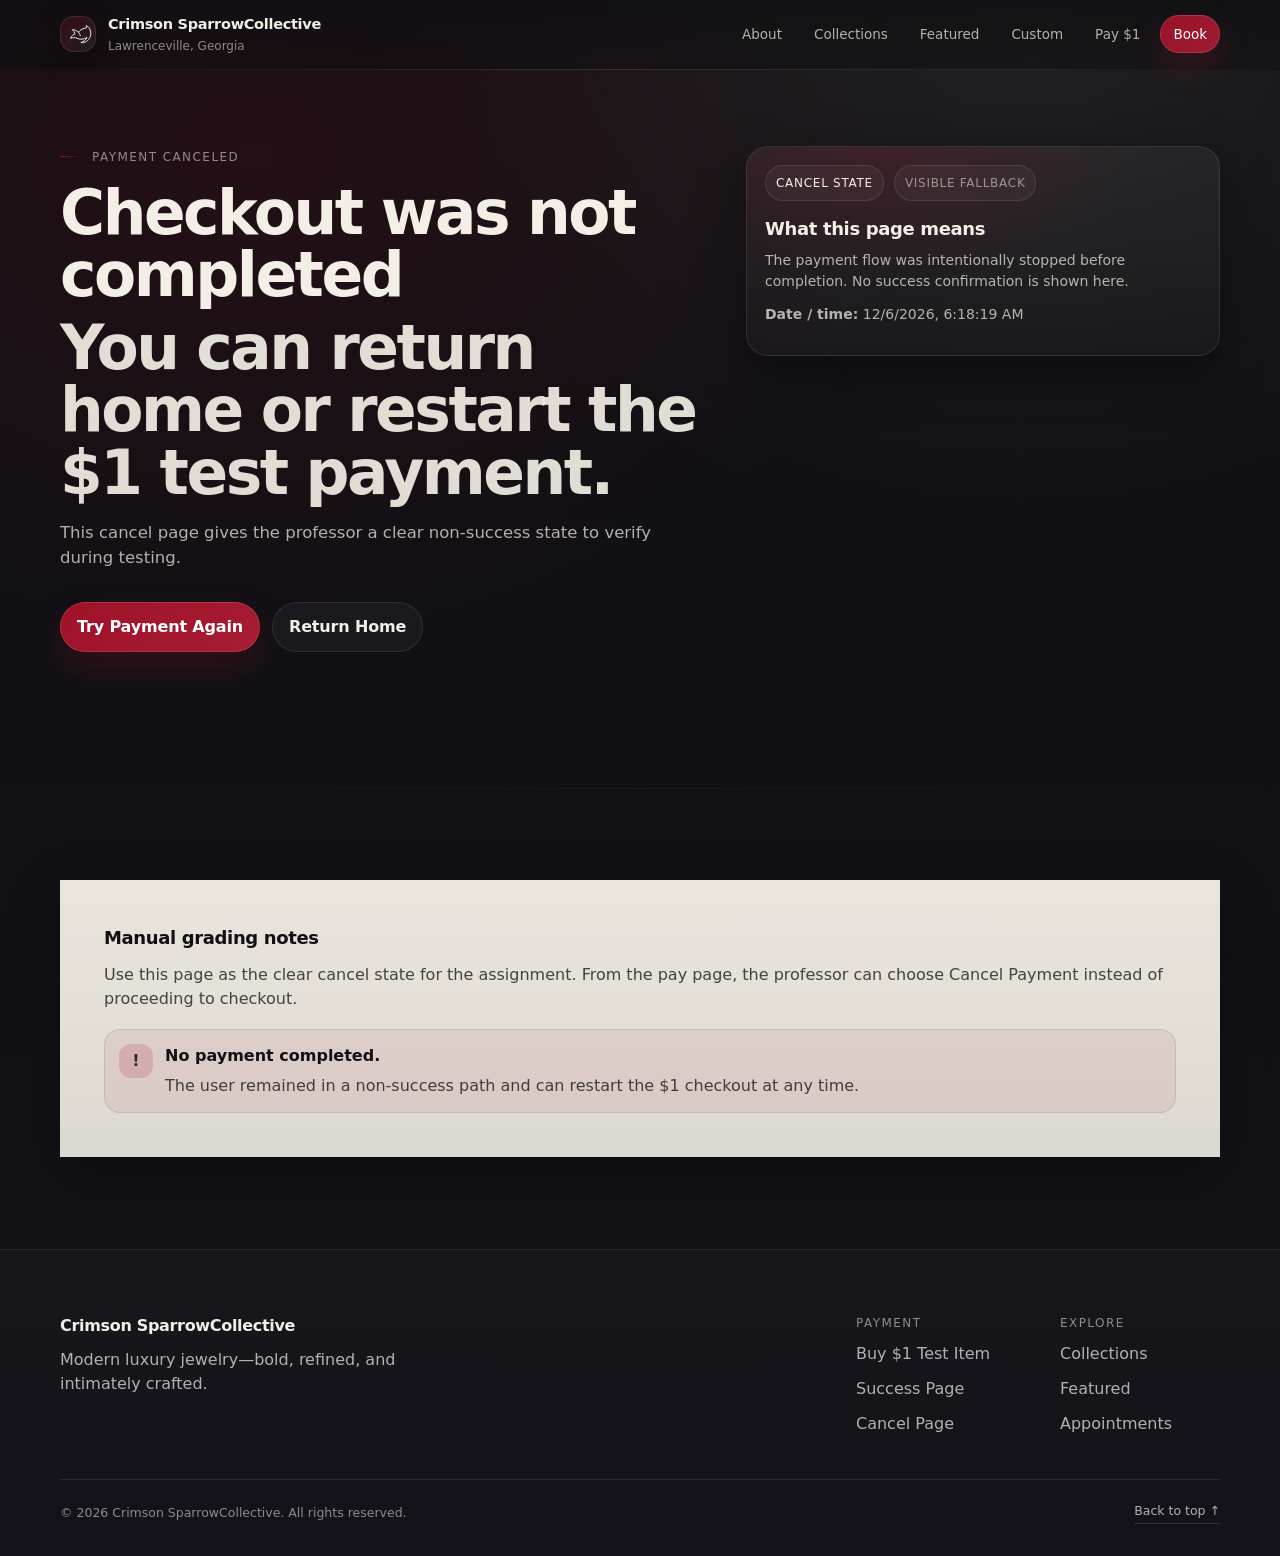
==== cancel.html @ 56e2f487 "Add files via upload" ====
<!doctype html>
<html lang="en" class="no-js">
<head>
  <meta charset="utf-8" />
  <meta name="viewport" content="width=device-width, initial-scale=1" />
  <meta name="color-scheme" content="dark light" />
  <meta name="theme-color" content="#0f0f12" />
  <title>Payment Canceled | Crimson SparrowCollective</title>
  <meta name="description" content="CYBR2310 cancel page for the $1.00 test payment flow." />
  <link rel="icon" href="assets/favicon.svg" type="image/svg+xml" />
  <link rel="stylesheet" href="assets/styles.css" />
</head>
<body>
  <a class="skip-link" href="#main">Skip to content</a>

  <header class="site-header" data-header>
    <div class="container header-inner">
      <a class="brand" href="index.html#top" aria-label="Crimson SparrowCollective home">
        <span class="brand-mark" aria-hidden="true">
          <svg viewBox="0 0 64 64" width="28" height="28" role="img" aria-label="Crimson SparrowCollective">
            <path d="M50.8 17.8c-7.2 1.2-12.9 4.1-17.8 10.2-3.8-3.6-8.1-5.6-14-6.2 3.6 3.6 5.2 6.8 5.9 10.4-4.6 1.2-7.8 4.4-9.8 9.7 6.1-2.3 10.4-2.3 14.6-.2 6.9 3.4 14.7 3.1 22.9-1.9-2.7 5.5-7.2 9.4-14.1 11.8 9.8 1 17.8-4.1 21.4-13.3 2.1-5.4 1.9-11.4-1-17.9-1.4-3-3.7-5.2-7.1-7.1z"
              fill="none" stroke="currentColor" stroke-width="2.2" stroke-linecap="round" stroke-linejoin="round"/>
            <path d="M33 28c2.2 2.1 3.6 4.7 4.2 7.8" fill="none" stroke="currentColor" stroke-width="2.2" stroke-linecap="round"/>
          </svg>
        </span>
        <span class="brand-text">
          <span class="brand-name">Crimson SparrowCollective</span>
          <span class="brand-sub">Lawrenceville, Georgia</span>
        </span>
      </a>

      <nav class="nav" aria-label="Primary">
        <button class="nav-toggle" type="button" aria-expanded="false" aria-controls="nav-menu" data-nav-toggle>
          <span class="sr-only">Open menu</span>
          <span class="nav-toggle-lines" aria-hidden="true"></span>
        </button>

        <div class="nav-menu" id="nav-menu" data-nav-menu>
          <ul class="nav-list" role="list">
            <li><a class="nav-link" href="index.html#about">About</a></li>
            <li><a class="nav-link" href="index.html#collections">Collections</a></li>
            <li><a class="nav-link" href="index.html#featured">Featured</a></li>
            <li><a class="nav-link" href="index.html#custom">Custom</a></li>
            <li><a class="nav-link" href="pay.html">Pay $1</a></li>
            <li><a class="nav-link nav-cta" href="index.html#contact">Book</a></li>
          </ul>
        </div>
      </nav>
    </div>
    <div class="header-border" aria-hidden="true"></div>
  </header>

  <main id="main">
    <section class="section hero" aria-label="Payment canceled">
      <div class="container hero-inner">
        <div class="hero-copy reveal is-visible">
          <p class="eyebrow">Payment canceled</p>
          <h1 class="hero-title">
            Checkout was not completed
            <span class="title-accent">You can return home or restart the $1 test payment.</span>
          </h1>
          <p class="hero-subtitle">
            This cancel page gives the professor a clear non-success state to verify during testing.
          </p>
          <div class="hero-actions">
            <!-- CYBR2310 payment addition start -->
            <a class="btn btn-primary" href="pay.html">Try Payment Again</a>
            <a class="btn btn-ghost" href="index.html">Return Home</a>
            <!-- CYBR2310 payment addition end -->
          </div>
        </div>

        <div class="hero-panel reveal is-visible" aria-label="Cancel state details">
          <div class="panel-card">
            <div class="panel-top">
              <span class="chip">Cancel state</span>
              <span class="chip chip-muted">Visible fallback</span>
            </div>
            <div class="panel-body">
              <h2 class="panel-title">What this page means</h2>
              <p class="panel-text">The payment flow was intentionally stopped before completion. No success confirmation is shown here.</p>
              <p class="panel-text"><strong>Date / time:</strong> <span id="cancel-time">Loading…</span></p>
            </div>
          </div>
        </div>
      </div>
    </section>

    <section class="section" aria-label="Cancel details">
      <div class="container">
        <article class="form card-ivory reveal is-visible">
          <h2 class="card-title">Manual grading notes</h2>
          <p class="card-text">Use this page as the clear cancel state for the assignment. From the pay page, the professor can choose Cancel Payment instead of proceeding to checkout.</p>
          <div class="form-success" role="status" aria-live="polite">
            <div class="success-badge" aria-hidden="true">!</div>
            <div>
              <strong>No payment completed.</strong>
              <div class="card-text" style="margin:6px 0 0;">The user remained in a non-success path and can restart the $1 checkout at any time.</div>
            </div>
          </div>
        </article>
      </div>
    </section>

    <script>
      /* CYBR2310 payment addition start */
      (function () {
        var el = document.getElementById('cancel-time');
        if (el) {
          el.textContent = new Date().toLocaleString();
        }
      }());
      /* CYBR2310 payment addition end */
    </script>
  </main>

  <footer class="site-footer" aria-label="Footer">
    <div class="container footer-inner">
      <div class="footer-brand">
        <div class="footer-name">Crimson SparrowCollective</div>
        <p class="footer-tagline">Modern luxury jewelry—bold, refined, and intimately crafted.</p>
      </div>

      <nav class="footer-nav" aria-label="Footer links">
        <div class="footer-col">
          <div class="footer-head">Payment</div>
          <ul role="list">
            <li><a href="pay.html">Buy $1 Test Item</a></li>
            <li><a href="success.html">Success Page</a></li>
            <li><a href="cancel.html">Cancel Page</a></li>
          </ul>
        </div>
        <div class="footer-col">
          <div class="footer-head">Explore</div>
          <ul role="list">
            <li><a href="index.html#collections">Collections</a></li>
            <li><a href="index.html#featured">Featured</a></li>
            <li><a href="index.html#contact">Appointments</a></li>
          </ul>
        </div>
      </nav>
    </div>

    <div class="container footer-bottom">
      <p class="copyright">© <span id="footer-year"></span> Crimson SparrowCollective. All rights reserved.</p>
      <a class="back-to-top" href="#main">Back to top <span aria-hidden="true">↑</span></a>
    </div>
  </footer>

  <script>
    /* CYBR2310 payment addition start */
    (function () {
      var year = document.getElementById('footer-year');
      if (year) year.textContent = new Date().getFullYear();
    }());
    /* CYBR2310 payment addition end */
  </script>
</body>
</html>
---- assets/styles.css ----
/* Crimson SparrowCollective — Offline luxury boutique site
   System fonts only • No external assets • Accessible + responsive
*/

:root{
  --bg: #0f0f12;
  --bg2: #121218;
  --panel: rgba(255,255,255,.06);
  --panel2: rgba(255,255,255,.085);
  --ivory: #f3efe6;
  --ivory2:#f7f3ea;
  --ink: #111114;
  --muted: rgba(243,239,230,.72);
  --muted2: rgba(243,239,230,.55);
  --line: rgba(243,239,230,.14);
  --line2: rgba(243,239,230,.10);
  --accent: #a1122a;    /* deep crimson */
  --accent2:#c01f3a;
  --accentSoft: rgba(161,18,42,.22);
  --shadow: 0 16px 50px rgba(0,0,0,.45);
  --shadow2: 0 10px 25px rgba(0,0,0,.35);

  --radius-lg: 22px;
  --radius-md: 16px;
  --radius-sm: 12px;

  --container: 1160px;

  --space-1: 8px;
  --space-2: 12px;
  --space-3: 16px;
  --space-4: 22px;
  --space-5: 32px;
  --space-6: 44px;
  --space-7: 64px;
  --space-8: 92px;

  --ease: cubic-bezier(.2,.8,.2,1);
  --ease2: cubic-bezier(.16,.9,.2,1);
}

:root[data-theme="light"]{
  --bg: #f6f3ec;
  --bg2: #f2eee6;
  --panel: rgba(17,17,20,.06);
  --panel2: rgba(17,17,20,.085);
  --ivory: #121215;
  --ivory2:#0f0f12;
  --ink: #121215;
  --muted: rgba(18,18,21,.72);
  --muted2: rgba(18,18,21,.55);
  --line: rgba(18,18,21,.14);
  --line2: rgba(18,18,21,.10);
  --shadow: 0 16px 50px rgba(13,13,16,.18);
  --shadow2: 0 10px 25px rgba(13,13,16,.14);
}

*,
*::before,
*::after { box-sizing: border-box; }

html{
  scroll-behavior: smooth;
}

@media (prefers-reduced-motion: reduce){
  html{ scroll-behavior: auto; }
  *{ animation-duration: .001ms !important; animation-iteration-count: 1 !important; transition-duration: .001ms !important; }
}

body{
  margin: 0;
  font-family: ui-sans-serif, system-ui, -apple-system, Segoe UI, Roboto, Helvetica, Arial, "Apple Color Emoji","Segoe UI Emoji";
  background: radial-gradient(1200px 900px at 20% 10%, rgba(161,18,42,.14), transparent 55%),
              radial-gradient(1100px 900px at 80% 0%, rgba(243,239,230,.08), transparent 60%),
              linear-gradient(180deg, var(--bg) 0%, var(--bg2) 100%);
  color: var(--ivory);
  line-height: 1.5;
  text-rendering: optimizeLegibility;
  -webkit-font-smoothing: antialiased;
}

a{ color: inherit; text-decoration: none; }
a:focus-visible,
button:focus-visible,
input:focus-visible,
select:focus-visible,
textarea:focus-visible{
  outline: 3px solid rgba(161,18,42,.5);
  outline-offset: 3px;
  border-radius: 10px;
}

img, svg{ max-width: 100%; height: auto; display:block; }

.no-js .nav-menu{ display:block !important; }
.no-js .nav-toggle{ display:none !important; }

/* IMPORTANT: if JS fails to load, reveal elements must still be visible */
.no-js .reveal{
  opacity: 1 !important;
  transform: none !important;
}

.skip-link{
  position:absolute;
  left: -999px;
  top: 12px;
  padding: 10px 14px;
  background: var(--ivory2);
  color: var(--bg);
  border-radius: 12px;
  z-index: 9999;
}
.skip-link:focus{ left: 12px; }

.container{
  width: min(var(--container), calc(100% - 2*var(--space-4)));
  margin-inline: auto;
}

.section{
  padding: var(--space-8) 0;
  position: relative;
}

.section-head{
  max-width: 70ch;
  margin-bottom: var(--space-6);
}

.section-kicker{
  margin: 0 0 var(--space-2);
  letter-spacing: .12em;
  text-transform: uppercase;
  font-size: 12px;
  color: var(--muted2);
}

.section-title{
  margin: 0 0 var(--space-3);
  font-size: clamp(28px, 3.2vw, 44px);
  line-height: 1.08;
  letter-spacing: -0.02em;
}

.section-lede{
  margin: 0;
  font-size: 16px;
  color: var(--muted);
}

/* Header */
.site-header{
  position: sticky;
  top: 0;
  z-index: 60;
  backdrop-filter: blur(14px);
  background: linear-gradient(180deg, rgba(15,15,18,.78), rgba(15,15,18,.48));
}
:root[data-theme="light"] .site-header{
  background: linear-gradient(180deg, rgba(246,243,236,.86), rgba(246,243,236,.52));
}
.header-inner{
  display:flex;
  align-items:center;
  justify-content: space-between;
  padding: 14px 0;
  gap: var(--space-3);
}

.header-border{
  height: 1px;
  background: linear-gradient(90deg, transparent, var(--line), transparent);
}

.brand{
  display:flex;
  align-items:center;
  gap: 12px;
  min-width: 220px;
}
.brand-mark{
  width: 36px; height: 36px;
  display:grid; place-items:center;
  border-radius: 14px;
  background: linear-gradient(135deg, rgba(161,18,42,.25), rgba(255,255,255,.06));
  border: 1px solid var(--line2);
  box-shadow: var(--shadow2);
}
.brand-text{ display:flex; flex-direction:column; }
.brand-name{
  font-weight: 650;
  letter-spacing: -0.02em;
  font-size: 14.5px;
}
.brand-sub{
  font-size: 12px;
  color: var(--muted2);
  margin-top: 1px;
}

.nav{ display:flex; align-items:center; gap: var(--space-2); }
.nav-toggle{
  display:none;
  border: 1px solid var(--line2);
  background: rgba(255,255,255,.04);
  color: var(--ivory);
  border-radius: 12px;
  padding: 10px 12px;
  box-shadow: var(--shadow2);
  cursor:pointer;
}
.nav-toggle-lines{
  width: 18px; height: 12px;
  display:block;
  position: relative;
}
.nav-toggle-lines::before,
.nav-toggle-lines::after,
.nav-toggle-lines{
  background: currentColor;
  border-radius: 999px;
}
.nav-toggle-lines::before,
.nav-toggle-lines::after{
  content:"";
  position:absolute;
  left:0; right:0;
  height: 2px;
}
.nav-toggle-lines{ height:2px; top: 5px; position:relative; }
.nav-toggle-lines::before{ top: -5px; }
.nav-toggle-lines::after{ top: 5px; opacity:.9; }

.nav-menu{
  display:flex;
  align-items:center;
  gap: var(--space-3);
}

.nav-list{
  display:flex;
  align-items:center;
  gap: 8px;
  margin: 0;
  padding: 0;
  list-style: none;
}

.nav-link{
  padding: 10px 12px;
  border-radius: 999px;
  color: var(--muted);
  font-size: 13.5px;
  transition: background .25s var(--ease), color .25s var(--ease), transform .25s var(--ease);
}
.nav-link:hover{
  background: rgba(255,255,255,.06);
  color: var(--ivory);
  transform: translateY(-1px);
}

.nav-cta{
  background: linear-gradient(135deg, rgba(161,18,42,.95), rgba(192,31,58,.8));
  color: #fff;
  border: 1px solid rgba(255,255,255,.14);
  box-shadow: 0 14px 30px rgba(161,18,42,.25);
}
.nav-cta:hover{
  background: linear-gradient(135deg, rgba(161,18,42,1), rgba(192,31,58,.92));
}

.nav-tools{
  display:flex;
  align-items:center;
  gap: 10px;
  padding-left: 6px;
  border-left: 1px solid var(--line2);
}

.icon-btn{
  border: 1px solid var(--line2);
  background: rgba(255,255,255,.04);
  color: var(--ivory);
  border-radius: 12px;
  padding: 10px 11px;
  cursor:pointer;
  transition: transform .22s var(--ease), background .22s var(--ease), border-color .22s var(--ease);
}
.icon-btn:hover{
  transform: translateY(-1px);
  background: rgba(255,255,255,.07);
  border-color: var(--line);
}

.sr-only{
  position:absolute!important;
  width:1px;height:1px;
  padding:0;margin:-1px;
  overflow:hidden;clip:rect(0,0,0,0);
  white-space:nowrap;border:0;
}

/* Hero */
.hero{
  padding-top: calc(var(--space-8) - 22px);
  overflow:hidden;
}
.hero-bg{
  position:absolute;
  inset: 0;
  pointer-events:none;
  opacity: .9;
}
.hero-motif{
  width: 100%;
  height: 100%;
  transform: translateY(-4%) scale(1.05);
  filter: saturate(1.05);
}
.hero-inner{
  position: relative;
  display:grid;
  grid-template-columns: 1.15fr .85fr;
  gap: var(--space-6);
  align-items: start;
}

.eyebrow{
  margin: 0 0 var(--space-3);
  font-size: 12px;
  letter-spacing: .12em;
  text-transform: uppercase;
  color: var(--muted2);
  display:inline-flex;
  align-items:center;
  gap: 10px;
}
.eyebrow::before{
  content:"";
  width: 22px;
  height: 1px;
  background: linear-gradient(90deg, var(--accent), transparent);
  opacity:.9;
}

.hero-title{
  margin: 0 0 var(--space-3);
  font-size: clamp(38px, 4.8vw, 66px);
  line-height: 1.02;
  letter-spacing: -0.04em;
}
.title-accent{
  display:block;
  margin-top: 10px;
  font-weight: 600;
  color: rgba(243,239,230,.92);
}
.hero-subtitle{
  margin: 0 0 var(--space-5);
  font-size: 16.5px;
  color: var(--muted);
  max-width: 62ch;
}

.hero-actions{
  display:flex;
  gap: 12px;
  flex-wrap: wrap;
  margin-bottom: var(--space-6);
}

.btn{
  display:inline-flex;
  align-items:center;
  justify-content:center;
  gap: 10px;
  padding: 12px 16px;
  border-radius: 999px;
  font-weight: 620;
  letter-spacing: -0.01em;
  border: 1px solid transparent;
  cursor:pointer;
  transition: transform .22s var(--ease), box-shadow .22s var(--ease), background .22s var(--ease), border-color .22s var(--ease);
  user-select:none;
}
.btn-primary{
  background: linear-gradient(135deg, rgba(161,18,42,1), rgba(192,31,58,.85));
  color: #fff;
  border-color: rgba(255,255,255,.12);
  box-shadow: 0 16px 34px rgba(161,18,42,.22);
}
.btn-primary:hover{ transform: translateY(-1px); box-shadow: 0 18px 40px rgba(161,18,42,.28); }
.btn-ghost{
  background: rgba(255,255,255,.04);
  color: var(--ivory);
  border-color: var(--line2);
}
.btn-ghost:hover{ transform: translateY(-1px); background: rgba(255,255,255,.07); border-color: var(--line); }
.btn-small{ padding: 10px 12px; font-size: 13px; }

.text-link{
  display:inline-flex;
  align-items:center;
  gap: 8px;
  color: rgba(243,239,230,.92);
  text-decoration: none;
  padding: 8px 0;
  border-bottom: 1px solid transparent;
  transition: transform .22s var(--ease), border-color .22s var(--ease), color .22s var(--ease);
}
.text-link:hover{
  transform: translateY(-1px);
  border-color: rgba(243,239,230,.22);
  color: #fff;
}

.hero-metrics{
  display:flex;
  gap: 14px;
  flex-wrap: wrap;
}
.metric{
  padding: 12px 14px;
  border-radius: 16px;
  border: 1px solid var(--line2);
  background: rgba(255,255,255,.04);
  box-shadow: var(--shadow2);
  min-width: 160px;
}
.metric-kicker{
  font-size: 12px;
  color: var(--muted2);
  letter-spacing: .08em;
  text-transform: uppercase;
}
.metric-value{
  font-size: 18px;
  font-weight: 650;
  margin-top: 6px;
}

.hero-panel{
  display:flex;
  flex-direction: column;
  gap: var(--space-3);
  margin-top: 6px;
}

.panel-card{
  border-radius: var(--radius-lg);
  border: 1px solid var(--line2);
  background: linear-gradient(180deg, rgba(255,255,255,.05), rgba(255,255,255,.02));
  box-shadow: var(--shadow);
  overflow:hidden;
  position:relative;
}
.panel-card::before{
  content:"";
  position:absolute;
  inset:-2px;
  background: radial-gradient(420px 240px at 30% 0%, rgba(161,18,42,.20), transparent 60%);
  pointer-events:none;
}
.panel-top{
  display:flex;
  gap: 10px;
  padding: 18px 18px 0;
  position: relative;
  z-index: 1;
}
.chip{
  display:inline-flex;
  align-items:center;
  padding: 8px 10px;
  border-radius: 999px;
  font-size: 12px;
  letter-spacing: .06em;
  text-transform: uppercase;
  border: 1px solid var(--line2);
  background: rgba(255,255,255,.04);
}
.chip-muted{ color: var(--muted2); }

.panel-art{
  padding: 14px 18px 0;
  position: relative;
  z-index: 1;
  opacity: .95;
}
.panel-body{
  padding: 14px 18px 18px;
  position: relative;
  z-index: 1;
}
.panel-title{
  margin: 0 0 8px;
  font-size: 18px;
  letter-spacing: -0.02em;
}
.panel-text{
  margin: 0 0 12px;
  color: var(--muted);
  font-size: 14px;
}
.panel-actions{
  display:flex;
  gap: 16px;
  flex-wrap: wrap;
}

.trust-row{
  display:flex;
  gap: 14px;
  flex-wrap: wrap;
  padding: 10px 4px 0;
  color: var(--muted2);
  font-size: 13px;
}
.trust-item{
  display:flex;
  align-items:center;
  gap: 10px;
}
.trust-dot{
  width: 8px; height: 8px;
  border-radius: 999px;
  background: rgba(161,18,42,.65);
  box-shadow: 0 0 0 5px rgba(161,18,42,.12);
}

/* Cards */
.card{
  border-radius: var(--radius-lg);
  border: 1px solid var(--line2);
  background: rgba(255,255,255,.04);
  box-shadow: var(--shadow2);
  padding: var(--space-5);
}

.card-ivory{
  background: linear-gradient(180deg, rgba(243,239,230,.96), rgba(243,239,230,.90));
  border-color: rgba(255,255,255,.10);
  color: var(--ink);
  box-shadow: 0 20px 55px rgba(0,0,0,.24);
}
:root[data-theme="light"] .card-ivory{
  background: linear-gradient(180deg, rgba(255,255,255,.92), rgba(255,255,255,.86));
  border-color: rgba(18,18,21,.10);
  box-shadow: 0 18px 45px rgba(0,0,0,.10);
}

.card-title{
  margin: 0 0 var(--space-2);
  font-size: 18px;
  letter-spacing: -0.02em;
}
.card-text{
  margin: 0 0 12px;
  color: rgba(17,17,20,.76);
}
:root[data-theme="light"] .card-text{
  color: rgba(18,18,21,.78);
}

/* About */
.about-grid{
  display:grid;
  grid-template-columns: 1.05fr .95fr;
  gap: var(--space-6);
  align-items: start;
}

.values{
  display:grid;
  gap: 12px;
  padding: var(--space-5);
  border-radius: var(--radius-lg);
  border: 1px solid var(--line2);
  background: rgba(255,255,255,.03);
  box-shadow: var(--shadow2);
}

.value{
  display:flex;
  gap: 14px;
  align-items:flex-start;
  padding: 12px;
  border-radius: 16px;
  border: 1px solid var(--line2);
  background: rgba(255,255,255,.03);
}
.value-icon{
  width: 40px; height: 40px;
  border-radius: 14px;
  display:grid; place-items:center;
  background: linear-gradient(135deg, rgba(161,18,42,.22), rgba(255,255,255,.04));
  border: 1px solid var(--line2);
}
.value-title{
  margin: 0 0 4px;
  font-size: 14.5px;
}
.value-text{
  margin: 0;
  color: var(--muted);
  font-size: 13.5px;
}

/* Grids */
.grid-3{
  display:grid;
  grid-template-columns: repeat(3, minmax(0, 1fr));
  gap: var(--space-4);
}
.grid-2{
  display:grid;
  grid-template-columns: repeat(2, minmax(0, 1fr));
  gap: var(--space-4);
}

/* Collections */
.collection-card{
  border-radius: var(--radius-lg);
  border: 1px solid var(--line2);
  background: linear-gradient(180deg, rgba(255,255,255,.04), rgba(255,255,255,.02));
  box-shadow: var(--shadow2);
  overflow:hidden;
  position: relative;
}
.collection-card::before{
  content:"";
  position:absolute;
  inset:-2px;
  background: radial-gradient(380px 220px at 20% 10%, rgba(161,18,42,.12), transparent 58%);
  opacity:.9;
  pointer-events:none;
}
.collection-link{
  display:block;
  height: 100%;
  position:relative;
  z-index:1;
}
.collection-media{
  padding: 14px 14px 0;
  opacity:.95;
}
.collection-body{
  padding: 12px 18px 18px;
}
.collection-title{
  margin: 0 0 6px;
  font-size: 16px;
  letter-spacing: -0.02em;
}
.collection-text{
  margin: 0 0 12px;
  color: var(--muted);
  font-size: 13.5px;
}
.collection-cta{
  display:inline-flex;
  align-items:center;
  gap: 8px;
  font-size: 13px;
  color: rgba(243,239,230,.92);
  letter-spacing: .02em;
  border-bottom: 1px solid rgba(255,255,255,.10);
  padding-bottom: 6px;
  transition: transform .24s var(--ease), border-color .24s var(--ease), color .24s var(--ease);
}
.collection-link:hover .collection-cta{
  transform: translateY(-1px);
  border-color: rgba(243,239,230,.28);
  color: #fff;
}
.collection-link:hover{
  outline: none;
}
.collection-card:hover{
  transform: translateY(-2px);
  transition: transform .28s var(--ease2);
}

/* Featured */
.featured-controls{
  display:flex;
  align-items:center;
  justify-content: space-between;
  gap: var(--space-3);
  margin-bottom: var(--space-4);
}
.segmented{
  display:inline-flex;
  border: 1px solid var(--line2);
  border-radius: 999px;
  padding: 4px;
  background: rgba(255,255,255,.03);
}
.seg-btn{
  border: 0;
  background: transparent;
  color: var(--muted);
  padding: 9px 12px;
  border-radius: 999px;
  cursor:pointer;
  font-weight: 650;
  font-size: 13px;
  transition: background .2s var(--ease), color .2s var(--ease), transform .2s var(--ease);
}
.seg-btn:hover{ transform: translateY(-1px); }
.seg-btn.is-active{
  background: rgba(255,255,255,.08);
  color: var(--ivory);
}
.hint{
  display:flex;
  align-items:center;
  gap: 10px;
  font-size: 13px;
  color: var(--muted2);
}
.hint-dot{
  width: 8px; height: 8px;
  border-radius: 999px;
  background: rgba(243,239,230,.22);
}

.product-grid{
  display:grid;
  grid-template-columns: repeat(3, minmax(0, 1fr));
  gap: var(--space-4);
}
.product{
  border-radius: var(--radius-lg);
  border: 1px solid var(--line2);
  background: linear-gradient(180deg, rgba(255,255,255,.04), rgba(255,255,255,.02));
  box-shadow: var(--shadow2);
  overflow:hidden;
  transition: transform .26s var(--ease), border-color .26s var(--ease), background .26s var(--ease);
}
.product:hover{
  transform: translateY(-2px);
  border-color: rgba(243,239,230,.20);
  background: linear-gradient(180deg, rgba(255,255,255,.05), rgba(255,255,255,.03));
}
.product-media{
  padding: 14px 14px 0;
}
.product-body{
  padding: 12px 16px 16px;
}
.product-title{
  margin: 0 0 6px;
  font-size: 15px;
  letter-spacing: -0.02em;
}
.product-meta{
  margin: 0 0 12px;
  font-size: 13px;
  color: var(--muted2);
}
.product-row{
  display:flex;
  align-items:center;
  justify-content: space-between;
  gap: 12px;
}
.price{
  font-weight: 700;
  letter-spacing: .04em;
  color: rgba(243,239,230,.92);
}

/* Carousel */
.carousel{
  border-radius: var(--radius-lg);
  border: 1px solid var(--line2);
  background: rgba(255,255,255,.03);
  box-shadow: var(--shadow2);
  overflow:hidden;
}
.carousel-track{
  display:flex;
  overflow:hidden;
  scroll-snap-type: x mandatory;
}
.carousel-slide{
  flex: 0 0 100%;
  scroll-snap-align: start;
  padding: var(--space-4);
}
.carousel-controls{
  display:flex;
  align-items:center;
  justify-content: space-between;
  padding: 14px;
  border-top: 1px solid var(--line2);
}
.carousel-status{
  color: var(--muted2);
  font-size: 13px;
  letter-spacing: .06em;
  text-transform: uppercase;
}

/* Custom timeline */
.timeline{
  list-style: none;
  padding: 0;
  margin: 0;
  display:grid;
  grid-template-columns: repeat(4, minmax(0, 1fr));
  gap: var(--space-4);
  counter-reset: step;
}
.timeline-step{
  position: relative;
  border-radius: var(--radius-lg);
  border: 1px solid var(--line2);
  background: linear-gradient(180deg, rgba(255,255,255,.04), rgba(255,255,255,.02));
  box-shadow: var(--shadow2);
  padding: var(--space-5);
  overflow:hidden;
}
.timeline-step::before{
  content:"";
  position:absolute;
  inset:-2px;
  background: radial-gradient(240px 200px at 15% 0%, rgba(161,18,42,.14), transparent 60%);
  opacity:.9;
  pointer-events:none;
}
.step-badge{
  width: 42px; height: 42px;
  border-radius: 14px;
  display:grid; place-items:center;
  background: rgba(255,255,255,.06);
  border: 1px solid var(--line2);
  box-shadow: var(--shadow2);
  font-weight: 800;
  letter-spacing: .02em;
  position: relative;
  z-index: 1;
}
.step-body{ position: relative; z-index: 1; }
.step-title{
  margin: 14px 0 8px;
  font-size: 15px;
}
.step-text{
  margin: 0;
  color: var(--muted);
  font-size: 13.5px;
}
.timeline-step:not(:last-child)::after{
  content:"";
  position:absolute;
  top: 42px;
  right: -26px;
  width: 52px;
  height: 1px;
  background: linear-gradient(90deg, rgba(243,239,230,.22), transparent);
  transform: rotate(0deg);
  opacity: .65;
}

.custom-cta{ margin-top: var(--space-6); }
.custom-cta-card{
  border-radius: var(--radius-lg);
  border: 1px solid var(--line2);
  background: linear-gradient(135deg, rgba(161,18,42,.18), rgba(255,255,255,.03));
  box-shadow: var(--shadow2);
  padding: var(--space-5);
  display:flex;
  align-items:center;
  justify-content: space-between;
  gap: var(--space-4);
}
.custom-cta-title{
  margin: 0 0 8px;
  font-size: 18px;
  letter-spacing: -0.02em;
}
.custom-cta-text{
  margin: 0;
  color: var(--muted);
}

/* Why */
.pill-card{
  border-radius: var(--radius-lg);
  border: 1px solid var(--line2);
  background: rgba(255,255,255,.03);
  box-shadow: var(--shadow2);
  padding: var(--space-5);
}
.pill-title{
  margin: 0 0 8px;
  font-size: 15px;
  letter-spacing: -0.02em;
}
.pill-text{
  margin: 0;
  color: var(--muted);
  font-size: 13.5px;
}

/* Testimonials */
.quote{
  margin: 0;
  border-radius: var(--radius-lg);
  border: 1px solid var(--line2);
  background: rgba(255,255,255,.03);
  box-shadow: var(--shadow2);
  padding: var(--space-5);
}
.quote blockquote{
  margin: 14px 0 14px;
  color: var(--muted);
  font-size: 14.5px;
}
.quote figcaption{
  color: var(--muted2);
  font-size: 13px;
}
.stars{
  display:flex;
  gap: 6px;
}
.star{
  width: 16px; height: 16px;
  display:inline-block;
  clip-path: polygon(50% 0%, 63% 36%, 100% 38%, 72% 60%, 82% 100%, 50% 78%, 18% 100%, 28% 60%, 0% 38%, 37% 36%);
  background: linear-gradient(135deg, rgba(161,18,42,.95), rgba(243,239,230,.65));
  box-shadow: 0 0 0 1px rgba(255,255,255,.12) inset;
}

/* Visit */
.visit-grid{
  display:grid;
  grid-template-columns: .95fr 1.05fr;
  gap: var(--space-6);
  align-items: start;
}
.visit-title{
  margin: 0 0 12px;
  font-size: 18px;
  letter-spacing: -0.02em;
}
.visit-info{
  font-style: normal;
  color: rgba(17,17,20,.78);
  line-height: 1.7;
}
:root[data-theme="light"] .visit-info{ color: rgba(18,18,21,.80); }
.link{
  color: rgba(17,17,20,.92);
  border-bottom: 1px solid rgba(161,18,42,.28);
  padding-bottom: 2px;
}
:root[data-theme="light"] .link{ color: rgba(18,18,21,.92); }
.link:hover{ border-bottom-color: rgba(161,18,42,.55); }

.visit-actions{
  display:flex;
  gap: 12px;
  flex-wrap: wrap;
  margin-top: 16px;
}
.fineprint{
  margin-top: 18px;
  display:flex;
  align-items:center;
  gap: 10px;
  color: rgba(17,17,20,.60);
  font-size: 13px;
}
.dot{
  width: 8px; height: 8px;
  border-radius: 999px;
  background: rgba(161,18,42,.65);
}

.map-card{
  border-radius: var(--radius-lg);
  border: 1px solid var(--line2);
  background: rgba(255,255,255,.03);
  box-shadow: var(--shadow2);
  overflow:hidden;
}
.map-frame{
  padding: 14px;
}
.map-caption{
  display:flex;
  gap: 10px;
  flex-wrap: wrap;
  padding: 14px 16px 16px;
  border-top: 1px solid var(--line2);
}

/* FAQ Accordion */
.accordion{
  max-width: 920px;
}
.accordion-item{
  border-radius: 18px;
  border: 1px solid var(--line2);
  background: rgba(255,255,255,.03);
  box-shadow: var(--shadow2);
  overflow:hidden;
}
.accordion-item + .accordion-item{ margin-top: 12px; }
.accordion-heading{ margin:0; }
.accordion-trigger{
  width:100%;
  text-align:left;
  padding: 16px 16px;
  display:flex;
  align-items:center;
  justify-content: space-between;
  gap: 14px;
  background: transparent;
  border: 0;
  color: var(--ivory);
  cursor:pointer;
  font-weight: 700;
  letter-spacing: -0.01em;
}
.accordion-icon{
  width: 22px; height: 22px;
  border-radius: 999px;
  border: 1px solid var(--line2);
  position: relative;
  flex: 0 0 auto;
}
.accordion-icon::before,
.accordion-icon::after{
  content:"";
  position:absolute;
  inset: 0;
  margin:auto;
  width: 12px;
  height: 2px;
  background: currentColor;
  opacity: .9;
  border-radius: 999px;
}
.accordion-icon::after{
  width: 2px;
  height: 12px;
  transition: transform .22s var(--ease);
}
.accordion-item.is-open .accordion-icon::after{
  transform: scaleY(0);
}
.accordion-panel{
  padding: 0 16px 16px;
  color: var(--muted);
  display:none;
}
.accordion-item.is-open .accordion-panel{ display:block; }
.accordion-panel p{ margin: 0; }

/* Contact */
.contact-grid{
  display:grid;
  grid-template-columns: 1.1fr .9fr;
  gap: var(--space-6);
  align-items: start;
}
.form{
  padding: var(--space-6);
}
.form-row{
  display:grid;
  grid-template-columns: repeat(2, minmax(0, 1fr));
  gap: var(--space-4);
}
.field{ margin-bottom: 14px; }
label{
  display:block;
  font-weight: 700;
  margin-bottom: 8px;
  color: rgba(17,17,20,.86);
}
:root[data-theme="light"] label{ color: rgba(18,18,21,.86); }

.req{ color: var(--accent); }

input, select, textarea{
  width:100%;
  padding: 12px 12px;
  border-radius: 14px;
  border: 1px solid rgba(17,17,20,.14);
  background: rgba(255,255,255,.86);
  color: rgba(17,17,20,.92);
  font: inherit;
  transition: border-color .2s var(--ease), box-shadow .2s var(--ease), transform .2s var(--ease);
}
:root[data-theme="light"] input,
:root[data-theme="light"] select,
:root[data-theme="light"] textarea{
  background: rgba(255,255,255,.92);
  border-color: rgba(18,18,21,.14);
}

textarea{ resize: vertical; min-height: 140px; }

input:focus,
select:focus,
textarea:focus{
  border-color: rgba(161,18,42,.45);
  box-shadow: 0 0 0 5px rgba(161,18,42,.14);
  outline: none;
}

.field-help{
  margin: 8px 0 0;
  color: rgba(17,17,20,.60);
  font-size: 12.5px;
}
.field-error{
  margin: 8px 0 0;
  color: rgba(161,18,42,.92);
  font-size: 12.5px;
  min-height: 1.1em;
}

.form-actions{
  display:flex;
  align-items:flex-start;
  gap: 14px;
  flex-wrap: wrap;
  margin-top: 10px;
}
.form-note{
  margin: 0;
  color: rgba(17,17,20,.62);
  font-size: 12.5px;
  max-width: 46ch;
}

.form-success{
  margin-top: 18px;
  border-radius: 16px;
  border: 1px solid rgba(17,17,20,.10);
  background: rgba(161,18,42,.08);
  padding: 14px 14px;
  display:flex;
  gap: 12px;
  align-items:flex-start;
}
.success-badge{
  width: 34px; height: 34px;
  border-radius: 12px;
  display:grid; place-items:center;
  background: rgba(161,18,42,.16);
  color: rgba(17,17,20,.85);
  font-weight: 900;
}

.contact-aside .contact-card{
  border-radius: var(--radius-lg);
  border: 1px solid var(--line2);
  background: rgba(255,255,255,.03);
  box-shadow: var(--shadow2);
  padding: var(--space-6);
}
.contact-title{
  margin: 0 0 8px;
  font-size: 16px;
}
.contact-text{
  margin: 0 0 14px;
  color: var(--muted);
}
.contact-lines{
  margin: 0;
  color: var(--muted);
}
.contact-divider{
  height: 1px;
  background: linear-gradient(90deg, transparent, var(--line), transparent);
  margin: 18px 0;
}
.mini-cta{ margin-top: 6px; }

/* Footer */
.site-footer{
  padding: var(--space-7) 0 var(--space-5);
  border-top: 1px solid var(--line2);
  background: linear-gradient(180deg, rgba(255,255,255,.02), rgba(255,255,255,.00));
}
.footer-inner{
  display:flex;
  gap: var(--space-6);
  justify-content: space-between;
  flex-wrap: wrap;
  align-items: flex-start;
  margin-bottom: var(--space-5);
}
.footer-name{
  font-weight: 750;
  letter-spacing: -0.02em;
  font-size: 16px;
}
.footer-tagline{
  margin: 10px 0 0;
  color: var(--muted);
  max-width: 40ch;
}
.footer-nav{
  display:flex;
  gap: var(--space-6);
  flex-wrap: wrap;
}
.footer-col{
  min-width: 160px;
}
.footer-head{
  font-size: 12px;
  letter-spacing: .12em;
  text-transform: uppercase;
  color: var(--muted2);
  margin-bottom: 10px;
}
.footer-col ul{
  margin: 0;
  padding: 0;
  list-style: none;
}
.footer-col li{ margin: 8px 0; }
.footer-col a{
  color: var(--muted);
  padding-bottom: 2px;
  border-bottom: 1px solid transparent;
  transition: color .2s var(--ease), border-color .2s var(--ease), transform .2s var(--ease);
  display:inline-block;
}
.footer-col a:hover{
  color: var(--ivory);
  border-color: rgba(243,239,230,.20);
  transform: translateY(-1px);
}

.footer-bottom{
  display:flex;
  align-items:center;
  justify-content: space-between;
  gap: var(--space-3);
  flex-wrap: wrap;
  padding-top: var(--space-4);
  border-top: 1px solid var(--line2);
}
.copyright{
  margin: 0;
  color: var(--muted2);
  font-size: 12.5px;
}
.back-to-top{
  color: var(--muted);
  font-size: 12.5px;
  border-bottom: 1px solid rgba(243,239,230,.12);
  padding-bottom: 2px;
}
.back-to-top:hover{ color: var(--ivory); border-bottom-color: rgba(243,239,230,.22); }

/* Modal */
.modal{
  position: fixed;
  inset: 0;
  display:none;
  z-index: 80;
}
.modal.is-open{ display:block; }
.modal-backdrop{
  position:absolute;
  inset: 0;
  background: rgba(0,0,0,.62);
  backdrop-filter: blur(6px);
}
.modal-dialog{
  position: relative;
  width: min(560px, calc(100% - 2*var(--space-4)));
  margin: 10vh auto;
  border-radius: var(--radius-lg);
  border: 1px solid var(--line2);
  background: linear-gradient(180deg, rgba(15,15,18,.95), rgba(15,15,18,.90));
  box-shadow: var(--shadow);
  overflow:hidden;
}
:root[data-theme="light"] .modal-dialog{
  background: linear-gradient(180deg, rgba(246,243,236,.98), rgba(246,243,236,.92));
  color: var(--ink);
}
.modal-head{
  display:flex;
  align-items:center;
  justify-content: space-between;
  gap: var(--space-2);
  padding: 16px 16px;
  border-bottom: 1px solid var(--line2);
}
.modal-title{
  margin: 0;
  font-size: 16px;
  letter-spacing: -0.02em;
}
.modal-body{
  padding: 16px;
}
.modal-text{
  margin: 0 0 14px;
  color: var(--muted);
}
:root[data-theme="light"] .modal-text{ color: rgba(18,18,21,.72); }
.modal-actions{
  display:flex;
  gap: 12px;
  flex-wrap: wrap;
}

/* Reveal on scroll */
.reveal{
  opacity: 0;
  transform: translateY(12px);
  transition: opacity .7s var(--ease2), transform .7s var(--ease2);
  will-change: opacity, transform;
}
.reveal.is-visible{
  opacity: 1;
  transform: translateY(0);
}

/* Responsive */
@media (max-width: 980px){
  .hero-inner{ grid-template-columns: 1fr; }
  .about-grid{ grid-template-columns: 1fr; }
  .visit-grid{ grid-template-columns: 1fr; }
  .contact-grid{ grid-template-columns: 1fr; }
  .timeline{ grid-template-columns: repeat(2, minmax(0, 1fr)); }
  .timeline-step:not(:last-child)::after{ display:none; }
  .product-grid{ grid-template-columns: repeat(2, minmax(0, 1fr)); }
  .grid-3{ grid-template-columns: repeat(2, minmax(0, 1fr)); }
}

@media (max-width: 720px){
  .section{ padding: var(--space-7) 0; }
  .grid-3{ grid-template-columns: 1fr; }
  .grid-2{ grid-template-columns: 1fr; }
  .product-grid{ grid-template-columns: 1fr; }
  .timeline{ grid-template-columns: 1fr; }
  .form-row{ grid-template-columns: 1fr; }
  .featured-controls{ flex-direction: column; align-items:flex-start; }
  .nav-toggle{ display:inline-flex; }
  .nav-menu{
    position:absolute;
    top: calc(100% + 10px);
    right: 0;
    width: min(420px, calc(100vw - 2*var(--space-4)));
    border-radius: 18px;
    border: 1px solid var(--line2);
    background: linear-gradient(180deg, rgba(15,15,18,.98), rgba(15,15,18,.92));
    box-shadow: var(--shadow);
    padding: 10px;
    display:none;
    flex-direction: column;
    align-items: stretch;
    gap: 10px;
  }
  :root[data-theme="light"] .nav-menu{
    background: linear-gradient(180deg, rgba(246,243,236,.98), rgba(246,243,236,.92));
    color: var(--ink);
  }
  .nav-menu.is-open{ display:flex; }
  .nav-list{
    flex-direction: column;
    align-items: stretch;
    gap: 6px;
    padding: 4px;
  }
  .nav-link{
    border-radius: 14px;
    padding: 12px 12px;
    background: rgba(255,255,255,.03);
    border: 1px solid var(--line2);
  }
  :root[data-theme="light"] .nav-link{
    background: rgba(18,18,21,.04);
  }
  .nav-tools{
    border-left: 0;
    padding-left: 0;
    padding: 6px 4px 4px;
    justify-content: flex-end;
  }
}

/* Subtle section separators */
.section::before{
  content:"";
  position:absolute;
  left: 0; right:0;
  top: 0;
  height: 1px;
  background: linear-gradient(90deg, transparent, rgba(243,239,230,.08), transparent);
  opacity: .55;
}
.hero::before{ display:none; }

/* Selection */
::selection{
  background: rgba(161,18,42,.35);
  color: var(--ivory2);
}
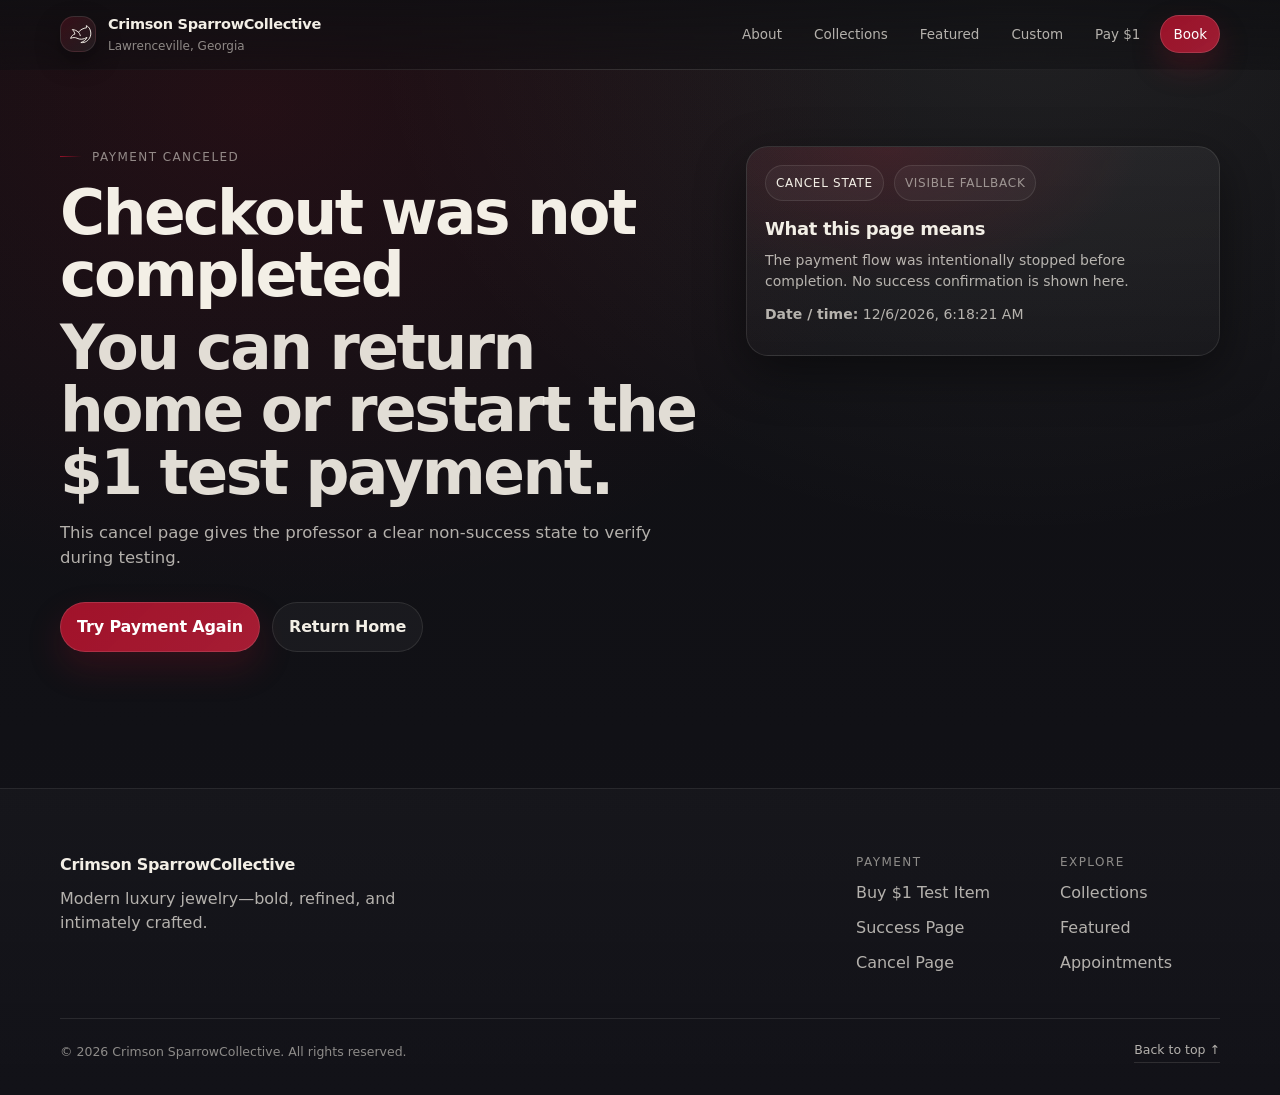
==== commit 7dad3c48: "Update cancel.html" ====
--- a/cancel.html
+++ b/cancel.html
@@ -86,22 +86,6 @@
       </div>
     </section>
 
-    <section class="section" aria-label="Cancel details">
-      <div class="container">
-        <article class="form card-ivory reveal is-visible">
-          <h2 class="card-title">Manual grading notes</h2>
-          <p class="card-text">Use this page as the clear cancel state for the assignment. From the pay page, the professor can choose Cancel Payment instead of proceeding to checkout.</p>
-          <div class="form-success" role="status" aria-live="polite">
-            <div class="success-badge" aria-hidden="true">!</div>
-            <div>
-              <strong>No payment completed.</strong>
-              <div class="card-text" style="margin:6px 0 0;">The user remained in a non-success path and can restart the $1 checkout at any time.</div>
-            </div>
-          </div>
-        </article>
-      </div>
-    </section>
-
     <script>
       /* CYBR2310 payment addition start */
       (function () {
--- a/assets/styles.css
+++ b/assets/styles.css
@@ -1,1419 +1,1419 @@
-/* Crimson SparrowCollective — Offline luxury boutique site
-   System fonts only • No external assets • Accessible + responsive
-*/
-
-:root{
-  --bg: #0f0f12;
-  --bg2: #121218;
-  --panel: rgba(255,255,255,.06);
-  --panel2: rgba(255,255,255,.085);
-  --ivory: #f3efe6;
-  --ivory2:#f7f3ea;
-  --ink: #111114;
-  --muted: rgba(243,239,230,.72);
-  --muted2: rgba(243,239,230,.55);
-  --line: rgba(243,239,230,.14);
-  --line2: rgba(243,239,230,.10);
-  --accent: #a1122a;    /* deep crimson */
-  --accent2:#c01f3a;
-  --accentSoft: rgba(161,18,42,.22);
-  --shadow: 0 16px 50px rgba(0,0,0,.45);
-  --shadow2: 0 10px 25px rgba(0,0,0,.35);
-
-  --radius-lg: 22px;
-  --radius-md: 16px;
-  --radius-sm: 12px;
-
-  --container: 1160px;
-
-  --space-1: 8px;
-  --space-2: 12px;
-  --space-3: 16px;
-  --space-4: 22px;
-  --space-5: 32px;
-  --space-6: 44px;
-  --space-7: 64px;
-  --space-8: 92px;
-
-  --ease: cubic-bezier(.2,.8,.2,1);
-  --ease2: cubic-bezier(.16,.9,.2,1);
-}
-
-:root[data-theme="light"]{
-  --bg: #f6f3ec;
-  --bg2: #f2eee6;
-  --panel: rgba(17,17,20,.06);
-  --panel2: rgba(17,17,20,.085);
-  --ivory: #121215;
-  --ivory2:#0f0f12;
-  --ink: #121215;
-  --muted: rgba(18,18,21,.72);
-  --muted2: rgba(18,18,21,.55);
-  --line: rgba(18,18,21,.14);
-  --line2: rgba(18,18,21,.10);
-  --shadow: 0 16px 50px rgba(13,13,16,.18);
-  --shadow2: 0 10px 25px rgba(13,13,16,.14);
-}
-
-*,
-*::before,
-*::after { box-sizing: border-box; }
-
-html{
-  scroll-behavior: smooth;
-}
-
-@media (prefers-reduced-motion: reduce){
-  html{ scroll-behavior: auto; }
-  *{ animation-duration: .001ms !important; animation-iteration-count: 1 !important; transition-duration: .001ms !important; }
-}
-
-body{
-  margin: 0;
-  font-family: ui-sans-serif, system-ui, -apple-system, Segoe UI, Roboto, Helvetica, Arial, "Apple Color Emoji","Segoe UI Emoji";
-  background: radial-gradient(1200px 900px at 20% 10%, rgba(161,18,42,.14), transparent 55%),
-              radial-gradient(1100px 900px at 80% 0%, rgba(243,239,230,.08), transparent 60%),
-              linear-gradient(180deg, var(--bg) 0%, var(--bg2) 100%);
-  color: var(--ivory);
-  line-height: 1.5;
-  text-rendering: optimizeLegibility;
-  -webkit-font-smoothing: antialiased;
-}
-
-a{ color: inherit; text-decoration: none; }
-a:focus-visible,
-button:focus-visible,
-input:focus-visible,
-select:focus-visible,
-textarea:focus-visible{
-  outline: 3px solid rgba(161,18,42,.5);
-  outline-offset: 3px;
-  border-radius: 10px;
-}
-
-img, svg{ max-width: 100%; height: auto; display:block; }
-
-.no-js .nav-menu{ display:block !important; }
-.no-js .nav-toggle{ display:none !important; }
-
-/* IMPORTANT: if JS fails to load, reveal elements must still be visible */
-.no-js .reveal{
-  opacity: 1 !important;
-  transform: none !important;
-}
-
-.skip-link{
-  position:absolute;
-  left: -999px;
-  top: 12px;
-  padding: 10px 14px;
-  background: var(--ivory2);
-  color: var(--bg);
-  border-radius: 12px;
-  z-index: 9999;
-}
-.skip-link:focus{ left: 12px; }
-
-.container{
-  width: min(var(--container), calc(100% - 2*var(--space-4)));
-  margin-inline: auto;
-}
-
-.section{
-  padding: var(--space-8) 0;
-  position: relative;
-}
-
-.section-head{
-  max-width: 70ch;
-  margin-bottom: var(--space-6);
-}
-
-.section-kicker{
-  margin: 0 0 var(--space-2);
-  letter-spacing: .12em;
-  text-transform: uppercase;
-  font-size: 12px;
-  color: var(--muted2);
-}
-
-.section-title{
-  margin: 0 0 var(--space-3);
-  font-size: clamp(28px, 3.2vw, 44px);
-  line-height: 1.08;
-  letter-spacing: -0.02em;
-}
-
-.section-lede{
-  margin: 0;
-  font-size: 16px;
-  color: var(--muted);
-}
-
-/* Header */
-.site-header{
-  position: sticky;
-  top: 0;
-  z-index: 60;
-  backdrop-filter: blur(14px);
-  background: linear-gradient(180deg, rgba(15,15,18,.78), rgba(15,15,18,.48));
-}
-:root[data-theme="light"] .site-header{
-  background: linear-gradient(180deg, rgba(246,243,236,.86), rgba(246,243,236,.52));
-}
-.header-inner{
-  display:flex;
-  align-items:center;
-  justify-content: space-between;
-  padding: 14px 0;
-  gap: var(--space-3);
-}
-
-.header-border{
-  height: 1px;
-  background: linear-gradient(90deg, transparent, var(--line), transparent);
-}
-
-.brand{
-  display:flex;
-  align-items:center;
-  gap: 12px;
-  min-width: 220px;
-}
-.brand-mark{
-  width: 36px; height: 36px;
-  display:grid; place-items:center;
-  border-radius: 14px;
-  background: linear-gradient(135deg, rgba(161,18,42,.25), rgba(255,255,255,.06));
-  border: 1px solid var(--line2);
-  box-shadow: var(--shadow2);
-}
-.brand-text{ display:flex; flex-direction:column; }
-.brand-name{
-  font-weight: 650;
-  letter-spacing: -0.02em;
-  font-size: 14.5px;
-}
-.brand-sub{
-  font-size: 12px;
-  color: var(--muted2);
-  margin-top: 1px;
-}
-
-.nav{ display:flex; align-items:center; gap: var(--space-2); }
-.nav-toggle{
-  display:none;
-  border: 1px solid var(--line2);
-  background: rgba(255,255,255,.04);
-  color: var(--ivory);
-  border-radius: 12px;
-  padding: 10px 12px;
-  box-shadow: var(--shadow2);
-  cursor:pointer;
-}
-.nav-toggle-lines{
-  width: 18px; height: 12px;
-  display:block;
-  position: relative;
-}
-.nav-toggle-lines::before,
-.nav-toggle-lines::after,
-.nav-toggle-lines{
-  background: currentColor;
-  border-radius: 999px;
-}
-.nav-toggle-lines::before,
-.nav-toggle-lines::after{
-  content:"";
-  position:absolute;
-  left:0; right:0;
-  height: 2px;
-}
-.nav-toggle-lines{ height:2px; top: 5px; position:relative; }
-.nav-toggle-lines::before{ top: -5px; }
-.nav-toggle-lines::after{ top: 5px; opacity:.9; }
-
-.nav-menu{
-  display:flex;
-  align-items:center;
-  gap: var(--space-3);
-}
-
-.nav-list{
-  display:flex;
-  align-items:center;
-  gap: 8px;
-  margin: 0;
-  padding: 0;
-  list-style: none;
-}
-
-.nav-link{
-  padding: 10px 12px;
-  border-radius: 999px;
-  color: var(--muted);
-  font-size: 13.5px;
-  transition: background .25s var(--ease), color .25s var(--ease), transform .25s var(--ease);
-}
-.nav-link:hover{
-  background: rgba(255,255,255,.06);
-  color: var(--ivory);
-  transform: translateY(-1px);
-}
-
-.nav-cta{
-  background: linear-gradient(135deg, rgba(161,18,42,.95), rgba(192,31,58,.8));
-  color: #fff;
-  border: 1px solid rgba(255,255,255,.14);
-  box-shadow: 0 14px 30px rgba(161,18,42,.25);
-}
-.nav-cta:hover{
-  background: linear-gradient(135deg, rgba(161,18,42,1), rgba(192,31,58,.92));
-}
-
-.nav-tools{
-  display:flex;
-  align-items:center;
-  gap: 10px;
-  padding-left: 6px;
-  border-left: 1px solid var(--line2);
-}
-
-.icon-btn{
-  border: 1px solid var(--line2);
-  background: rgba(255,255,255,.04);
-  color: var(--ivory);
-  border-radius: 12px;
-  padding: 10px 11px;
-  cursor:pointer;
-  transition: transform .22s var(--ease), background .22s var(--ease), border-color .22s var(--ease);
-}
-.icon-btn:hover{
-  transform: translateY(-1px);
-  background: rgba(255,255,255,.07);
-  border-color: var(--line);
-}
-
-.sr-only{
-  position:absolute!important;
-  width:1px;height:1px;
-  padding:0;margin:-1px;
-  overflow:hidden;clip:rect(0,0,0,0);
-  white-space:nowrap;border:0;
-}
-
-/* Hero */
-.hero{
-  padding-top: calc(var(--space-8) - 22px);
-  overflow:hidden;
-}
-.hero-bg{
-  position:absolute;
-  inset: 0;
-  pointer-events:none;
-  opacity: .9;
-}
-.hero-motif{
-  width: 100%;
-  height: 100%;
-  transform: translateY(-4%) scale(1.05);
-  filter: saturate(1.05);
-}
-.hero-inner{
-  position: relative;
-  display:grid;
-  grid-template-columns: 1.15fr .85fr;
-  gap: var(--space-6);
-  align-items: start;
-}
-
-.eyebrow{
-  margin: 0 0 var(--space-3);
-  font-size: 12px;
-  letter-spacing: .12em;
-  text-transform: uppercase;
-  color: var(--muted2);
-  display:inline-flex;
-  align-items:center;
-  gap: 10px;
-}
-.eyebrow::before{
-  content:"";
-  width: 22px;
-  height: 1px;
-  background: linear-gradient(90deg, var(--accent), transparent);
-  opacity:.9;
-}
-
-.hero-title{
-  margin: 0 0 var(--space-3);
-  font-size: clamp(38px, 4.8vw, 66px);
-  line-height: 1.02;
-  letter-spacing: -0.04em;
-}
-.title-accent{
-  display:block;
-  margin-top: 10px;
-  font-weight: 600;
-  color: rgba(243,239,230,.92);
-}
-.hero-subtitle{
-  margin: 0 0 var(--space-5);
-  font-size: 16.5px;
-  color: var(--muted);
-  max-width: 62ch;
-}
-
-.hero-actions{
-  display:flex;
-  gap: 12px;
-  flex-wrap: wrap;
-  margin-bottom: var(--space-6);
-}
-
-.btn{
-  display:inline-flex;
-  align-items:center;
-  justify-content:center;
-  gap: 10px;
-  padding: 12px 16px;
-  border-radius: 999px;
-  font-weight: 620;
-  letter-spacing: -0.01em;
-  border: 1px solid transparent;
-  cursor:pointer;
-  transition: transform .22s var(--ease), box-shadow .22s var(--ease), background .22s var(--ease), border-color .22s var(--ease);
-  user-select:none;
-}
-.btn-primary{
-  background: linear-gradient(135deg, rgba(161,18,42,1), rgba(192,31,58,.85));
-  color: #fff;
-  border-color: rgba(255,255,255,.12);
-  box-shadow: 0 16px 34px rgba(161,18,42,.22);
-}
-.btn-primary:hover{ transform: translateY(-1px); box-shadow: 0 18px 40px rgba(161,18,42,.28); }
-.btn-ghost{
-  background: rgba(255,255,255,.04);
-  color: var(--ivory);
-  border-color: var(--line2);
-}
-.btn-ghost:hover{ transform: translateY(-1px); background: rgba(255,255,255,.07); border-color: var(--line); }
-.btn-small{ padding: 10px 12px; font-size: 13px; }
-
-.text-link{
-  display:inline-flex;
-  align-items:center;
-  gap: 8px;
-  color: rgba(243,239,230,.92);
-  text-decoration: none;
-  padding: 8px 0;
-  border-bottom: 1px solid transparent;
-  transition: transform .22s var(--ease), border-color .22s var(--ease), color .22s var(--ease);
-}
-.text-link:hover{
-  transform: translateY(-1px);
-  border-color: rgba(243,239,230,.22);
-  color: #fff;
-}
-
-.hero-metrics{
-  display:flex;
-  gap: 14px;
-  flex-wrap: wrap;
-}
-.metric{
-  padding: 12px 14px;
-  border-radius: 16px;
-  border: 1px solid var(--line2);
-  background: rgba(255,255,255,.04);
-  box-shadow: var(--shadow2);
-  min-width: 160px;
-}
-.metric-kicker{
-  font-size: 12px;
-  color: var(--muted2);
-  letter-spacing: .08em;
-  text-transform: uppercase;
-}
-.metric-value{
-  font-size: 18px;
-  font-weight: 650;
-  margin-top: 6px;
-}
-
-.hero-panel{
-  display:flex;
-  flex-direction: column;
-  gap: var(--space-3);
-  margin-top: 6px;
-}
-
-.panel-card{
-  border-radius: var(--radius-lg);
-  border: 1px solid var(--line2);
-  background: linear-gradient(180deg, rgba(255,255,255,.05), rgba(255,255,255,.02));
-  box-shadow: var(--shadow);
-  overflow:hidden;
-  position:relative;
-}
-.panel-card::before{
-  content:"";
-  position:absolute;
-  inset:-2px;
-  background: radial-gradient(420px 240px at 30% 0%, rgba(161,18,42,.20), transparent 60%);
-  pointer-events:none;
-}
-.panel-top{
-  display:flex;
-  gap: 10px;
-  padding: 18px 18px 0;
-  position: relative;
-  z-index: 1;
-}
-.chip{
-  display:inline-flex;
-  align-items:center;
-  padding: 8px 10px;
-  border-radius: 999px;
-  font-size: 12px;
-  letter-spacing: .06em;
-  text-transform: uppercase;
-  border: 1px solid var(--line2);
-  background: rgba(255,255,255,.04);
-}
-.chip-muted{ color: var(--muted2); }
-
-.panel-art{
-  padding: 14px 18px 0;
-  position: relative;
-  z-index: 1;
-  opacity: .95;
-}
-.panel-body{
-  padding: 14px 18px 18px;
-  position: relative;
-  z-index: 1;
-}
-.panel-title{
-  margin: 0 0 8px;
-  font-size: 18px;
-  letter-spacing: -0.02em;
-}
-.panel-text{
-  margin: 0 0 12px;
-  color: var(--muted);
-  font-size: 14px;
-}
-.panel-actions{
-  display:flex;
-  gap: 16px;
-  flex-wrap: wrap;
-}
-
-.trust-row{
-  display:flex;
-  gap: 14px;
-  flex-wrap: wrap;
-  padding: 10px 4px 0;
-  color: var(--muted2);
-  font-size: 13px;
-}
-.trust-item{
-  display:flex;
-  align-items:center;
-  gap: 10px;
-}
-.trust-dot{
-  width: 8px; height: 8px;
-  border-radius: 999px;
-  background: rgba(161,18,42,.65);
-  box-shadow: 0 0 0 5px rgba(161,18,42,.12);
-}
-
-/* Cards */
-.card{
-  border-radius: var(--radius-lg);
-  border: 1px solid var(--line2);
-  background: rgba(255,255,255,.04);
-  box-shadow: var(--shadow2);
-  padding: var(--space-5);
-}
-
-.card-ivory{
-  background: linear-gradient(180deg, rgba(243,239,230,.96), rgba(243,239,230,.90));
-  border-color: rgba(255,255,255,.10);
-  color: var(--ink);
-  box-shadow: 0 20px 55px rgba(0,0,0,.24);
-}
-:root[data-theme="light"] .card-ivory{
-  background: linear-gradient(180deg, rgba(255,255,255,.92), rgba(255,255,255,.86));
-  border-color: rgba(18,18,21,.10);
-  box-shadow: 0 18px 45px rgba(0,0,0,.10);
-}
-
-.card-title{
-  margin: 0 0 var(--space-2);
-  font-size: 18px;
-  letter-spacing: -0.02em;
-}
-.card-text{
-  margin: 0 0 12px;
-  color: rgba(17,17,20,.76);
-}
-:root[data-theme="light"] .card-text{
-  color: rgba(18,18,21,.78);
-}
-
-/* About */
-.about-grid{
-  display:grid;
-  grid-template-columns: 1.05fr .95fr;
-  gap: var(--space-6);
-  align-items: start;
-}
-
-.values{
-  display:grid;
-  gap: 12px;
-  padding: var(--space-5);
-  border-radius: var(--radius-lg);
-  border: 1px solid var(--line2);
-  background: rgba(255,255,255,.03);
-  box-shadow: var(--shadow2);
-}
-
-.value{
-  display:flex;
-  gap: 14px;
-  align-items:flex-start;
-  padding: 12px;
-  border-radius: 16px;
-  border: 1px solid var(--line2);
-  background: rgba(255,255,255,.03);
-}
-.value-icon{
-  width: 40px; height: 40px;
-  border-radius: 14px;
-  display:grid; place-items:center;
-  background: linear-gradient(135deg, rgba(161,18,42,.22), rgba(255,255,255,.04));
-  border: 1px solid var(--line2);
-}
-.value-title{
-  margin: 0 0 4px;
-  font-size: 14.5px;
-}
-.value-text{
-  margin: 0;
-  color: var(--muted);
-  font-size: 13.5px;
-}
-
-/* Grids */
-.grid-3{
-  display:grid;
-  grid-template-columns: repeat(3, minmax(0, 1fr));
-  gap: var(--space-4);
-}
-.grid-2{
-  display:grid;
-  grid-template-columns: repeat(2, minmax(0, 1fr));
-  gap: var(--space-4);
-}
-
-/* Collections */
-.collection-card{
-  border-radius: var(--radius-lg);
-  border: 1px solid var(--line2);
-  background: linear-gradient(180deg, rgba(255,255,255,.04), rgba(255,255,255,.02));
-  box-shadow: var(--shadow2);
-  overflow:hidden;
-  position: relative;
-}
-.collection-card::before{
-  content:"";
-  position:absolute;
-  inset:-2px;
-  background: radial-gradient(380px 220px at 20% 10%, rgba(161,18,42,.12), transparent 58%);
-  opacity:.9;
-  pointer-events:none;
-}
-.collection-link{
-  display:block;
-  height: 100%;
-  position:relative;
-  z-index:1;
-}
-.collection-media{
-  padding: 14px 14px 0;
-  opacity:.95;
-}
-.collection-body{
-  padding: 12px 18px 18px;
-}
-.collection-title{
-  margin: 0 0 6px;
-  font-size: 16px;
-  letter-spacing: -0.02em;
-}
-.collection-text{
-  margin: 0 0 12px;
-  color: var(--muted);
-  font-size: 13.5px;
-}
-.collection-cta{
-  display:inline-flex;
-  align-items:center;
-  gap: 8px;
-  font-size: 13px;
-  color: rgba(243,239,230,.92);
-  letter-spacing: .02em;
-  border-bottom: 1px solid rgba(255,255,255,.10);
-  padding-bottom: 6px;
-  transition: transform .24s var(--ease), border-color .24s var(--ease), color .24s var(--ease);
-}
-.collection-link:hover .collection-cta{
-  transform: translateY(-1px);
-  border-color: rgba(243,239,230,.28);
-  color: #fff;
-}
-.collection-link:hover{
-  outline: none;
-}
-.collection-card:hover{
-  transform: translateY(-2px);
-  transition: transform .28s var(--ease2);
-}
-
-/* Featured */
-.featured-controls{
-  display:flex;
-  align-items:center;
-  justify-content: space-between;
-  gap: var(--space-3);
-  margin-bottom: var(--space-4);
-}
-.segmented{
-  display:inline-flex;
-  border: 1px solid var(--line2);
-  border-radius: 999px;
-  padding: 4px;
-  background: rgba(255,255,255,.03);
-}
-.seg-btn{
-  border: 0;
-  background: transparent;
-  color: var(--muted);
-  padding: 9px 12px;
-  border-radius: 999px;
-  cursor:pointer;
-  font-weight: 650;
-  font-size: 13px;
-  transition: background .2s var(--ease), color .2s var(--ease), transform .2s var(--ease);
-}
-.seg-btn:hover{ transform: translateY(-1px); }
-.seg-btn.is-active{
-  background: rgba(255,255,255,.08);
-  color: var(--ivory);
-}
-.hint{
-  display:flex;
-  align-items:center;
-  gap: 10px;
-  font-size: 13px;
-  color: var(--muted2);
-}
-.hint-dot{
-  width: 8px; height: 8px;
-  border-radius: 999px;
-  background: rgba(243,239,230,.22);
-}
-
-.product-grid{
-  display:grid;
-  grid-template-columns: repeat(3, minmax(0, 1fr));
-  gap: var(--space-4);
-}
-.product{
-  border-radius: var(--radius-lg);
-  border: 1px solid var(--line2);
-  background: linear-gradient(180deg, rgba(255,255,255,.04), rgba(255,255,255,.02));
-  box-shadow: var(--shadow2);
-  overflow:hidden;
-  transition: transform .26s var(--ease), border-color .26s var(--ease), background .26s var(--ease);
-}
-.product:hover{
-  transform: translateY(-2px);
-  border-color: rgba(243,239,230,.20);
-  background: linear-gradient(180deg, rgba(255,255,255,.05), rgba(255,255,255,.03));
-}
-.product-media{
-  padding: 14px 14px 0;
-}
-.product-body{
-  padding: 12px 16px 16px;
-}
-.product-title{
-  margin: 0 0 6px;
-  font-size: 15px;
-  letter-spacing: -0.02em;
-}
-.product-meta{
-  margin: 0 0 12px;
-  font-size: 13px;
-  color: var(--muted2);
-}
-.product-row{
-  display:flex;
-  align-items:center;
-  justify-content: space-between;
-  gap: 12px;
-}
-.price{
-  font-weight: 700;
-  letter-spacing: .04em;
-  color: rgba(243,239,230,.92);
-}
-
-/* Carousel */
-.carousel{
-  border-radius: var(--radius-lg);
-  border: 1px solid var(--line2);
-  background: rgba(255,255,255,.03);
-  box-shadow: var(--shadow2);
-  overflow:hidden;
-}
-.carousel-track{
-  display:flex;
-  overflow:hidden;
-  scroll-snap-type: x mandatory;
-}
-.carousel-slide{
-  flex: 0 0 100%;
-  scroll-snap-align: start;
-  padding: var(--space-4);
-}
-.carousel-controls{
-  display:flex;
-  align-items:center;
-  justify-content: space-between;
-  padding: 14px;
-  border-top: 1px solid var(--line2);
-}
-.carousel-status{
-  color: var(--muted2);
-  font-size: 13px;
-  letter-spacing: .06em;
-  text-transform: uppercase;
-}
-
-/* Custom timeline */
-.timeline{
-  list-style: none;
-  padding: 0;
-  margin: 0;
-  display:grid;
-  grid-template-columns: repeat(4, minmax(0, 1fr));
-  gap: var(--space-4);
-  counter-reset: step;
-}
-.timeline-step{
-  position: relative;
-  border-radius: var(--radius-lg);
-  border: 1px solid var(--line2);
-  background: linear-gradient(180deg, rgba(255,255,255,.04), rgba(255,255,255,.02));
-  box-shadow: var(--shadow2);
-  padding: var(--space-5);
-  overflow:hidden;
-}
-.timeline-step::before{
-  content:"";
-  position:absolute;
-  inset:-2px;
-  background: radial-gradient(240px 200px at 15% 0%, rgba(161,18,42,.14), transparent 60%);
-  opacity:.9;
-  pointer-events:none;
-}
-.step-badge{
-  width: 42px; height: 42px;
-  border-radius: 14px;
-  display:grid; place-items:center;
-  background: rgba(255,255,255,.06);
-  border: 1px solid var(--line2);
-  box-shadow: var(--shadow2);
-  font-weight: 800;
-  letter-spacing: .02em;
-  position: relative;
-  z-index: 1;
-}
-.step-body{ position: relative; z-index: 1; }
-.step-title{
-  margin: 14px 0 8px;
-  font-size: 15px;
-}
-.step-text{
-  margin: 0;
-  color: var(--muted);
-  font-size: 13.5px;
-}
-.timeline-step:not(:last-child)::after{
-  content:"";
-  position:absolute;
-  top: 42px;
-  right: -26px;
-  width: 52px;
-  height: 1px;
-  background: linear-gradient(90deg, rgba(243,239,230,.22), transparent);
-  transform: rotate(0deg);
-  opacity: .65;
-}
-
-.custom-cta{ margin-top: var(--space-6); }
-.custom-cta-card{
-  border-radius: var(--radius-lg);
-  border: 1px solid var(--line2);
-  background: linear-gradient(135deg, rgba(161,18,42,.18), rgba(255,255,255,.03));
-  box-shadow: var(--shadow2);
-  padding: var(--space-5);
-  display:flex;
-  align-items:center;
-  justify-content: space-between;
-  gap: var(--space-4);
-}
-.custom-cta-title{
-  margin: 0 0 8px;
-  font-size: 18px;
-  letter-spacing: -0.02em;
-}
-.custom-cta-text{
-  margin: 0;
-  color: var(--muted);
-}
-
-/* Why */
-.pill-card{
-  border-radius: var(--radius-lg);
-  border: 1px solid var(--line2);
-  background: rgba(255,255,255,.03);
-  box-shadow: var(--shadow2);
-  padding: var(--space-5);
-}
-.pill-title{
-  margin: 0 0 8px;
-  font-size: 15px;
-  letter-spacing: -0.02em;
-}
-.pill-text{
-  margin: 0;
-  color: var(--muted);
-  font-size: 13.5px;
-}
-
-/* Testimonials */
-.quote{
-  margin: 0;
-  border-radius: var(--radius-lg);
-  border: 1px solid var(--line2);
-  background: rgba(255,255,255,.03);
-  box-shadow: var(--shadow2);
-  padding: var(--space-5);
-}
-.quote blockquote{
-  margin: 14px 0 14px;
-  color: var(--muted);
-  font-size: 14.5px;
-}
-.quote figcaption{
-  color: var(--muted2);
-  font-size: 13px;
-}
-.stars{
-  display:flex;
-  gap: 6px;
-}
-.star{
-  width: 16px; height: 16px;
-  display:inline-block;
-  clip-path: polygon(50% 0%, 63% 36%, 100% 38%, 72% 60%, 82% 100%, 50% 78%, 18% 100%, 28% 60%, 0% 38%, 37% 36%);
-  background: linear-gradient(135deg, rgba(161,18,42,.95), rgba(243,239,230,.65));
-  box-shadow: 0 0 0 1px rgba(255,255,255,.12) inset;
-}
-
-/* Visit */
-.visit-grid{
-  display:grid;
-  grid-template-columns: .95fr 1.05fr;
-  gap: var(--space-6);
-  align-items: start;
-}
-.visit-title{
-  margin: 0 0 12px;
-  font-size: 18px;
-  letter-spacing: -0.02em;
-}
-.visit-info{
-  font-style: normal;
-  color: rgba(17,17,20,.78);
-  line-height: 1.7;
-}
-:root[data-theme="light"] .visit-info{ color: rgba(18,18,21,.80); }
-.link{
-  color: rgba(17,17,20,.92);
-  border-bottom: 1px solid rgba(161,18,42,.28);
-  padding-bottom: 2px;
-}
-:root[data-theme="light"] .link{ color: rgba(18,18,21,.92); }
-.link:hover{ border-bottom-color: rgba(161,18,42,.55); }
-
-.visit-actions{
-  display:flex;
-  gap: 12px;
-  flex-wrap: wrap;
-  margin-top: 16px;
-}
-.fineprint{
-  margin-top: 18px;
-  display:flex;
-  align-items:center;
-  gap: 10px;
-  color: rgba(17,17,20,.60);
-  font-size: 13px;
-}
-.dot{
-  width: 8px; height: 8px;
-  border-radius: 999px;
-  background: rgba(161,18,42,.65);
-}
-
-.map-card{
-  border-radius: var(--radius-lg);
-  border: 1px solid var(--line2);
-  background: rgba(255,255,255,.03);
-  box-shadow: var(--shadow2);
-  overflow:hidden;
-}
-.map-frame{
-  padding: 14px;
-}
-.map-caption{
-  display:flex;
-  gap: 10px;
-  flex-wrap: wrap;
-  padding: 14px 16px 16px;
-  border-top: 1px solid var(--line2);
-}
-
-/* FAQ Accordion */
-.accordion{
-  max-width: 920px;
-}
-.accordion-item{
-  border-radius: 18px;
-  border: 1px solid var(--line2);
-  background: rgba(255,255,255,.03);
-  box-shadow: var(--shadow2);
-  overflow:hidden;
-}
-.accordion-item + .accordion-item{ margin-top: 12px; }
-.accordion-heading{ margin:0; }
-.accordion-trigger{
-  width:100%;
-  text-align:left;
-  padding: 16px 16px;
-  display:flex;
-  align-items:center;
-  justify-content: space-between;
-  gap: 14px;
-  background: transparent;
-  border: 0;
-  color: var(--ivory);
-  cursor:pointer;
-  font-weight: 700;
-  letter-spacing: -0.01em;
-}
-.accordion-icon{
-  width: 22px; height: 22px;
-  border-radius: 999px;
-  border: 1px solid var(--line2);
-  position: relative;
-  flex: 0 0 auto;
-}
-.accordion-icon::before,
-.accordion-icon::after{
-  content:"";
-  position:absolute;
-  inset: 0;
-  margin:auto;
-  width: 12px;
-  height: 2px;
-  background: currentColor;
-  opacity: .9;
-  border-radius: 999px;
-}
-.accordion-icon::after{
-  width: 2px;
-  height: 12px;
-  transition: transform .22s var(--ease);
-}
-.accordion-item.is-open .accordion-icon::after{
-  transform: scaleY(0);
-}
-.accordion-panel{
-  padding: 0 16px 16px;
-  color: var(--muted);
-  display:none;
-}
-.accordion-item.is-open .accordion-panel{ display:block; }
-.accordion-panel p{ margin: 0; }
-
-/* Contact */
-.contact-grid{
-  display:grid;
-  grid-template-columns: 1.1fr .9fr;
-  gap: var(--space-6);
-  align-items: start;
-}
-.form{
-  padding: var(--space-6);
-}
-.form-row{
-  display:grid;
-  grid-template-columns: repeat(2, minmax(0, 1fr));
-  gap: var(--space-4);
-}
-.field{ margin-bottom: 14px; }
-label{
-  display:block;
-  font-weight: 700;
-  margin-bottom: 8px;
-  color: rgba(17,17,20,.86);
-}
-:root[data-theme="light"] label{ color: rgba(18,18,21,.86); }
-
-.req{ color: var(--accent); }
-
-input, select, textarea{
-  width:100%;
-  padding: 12px 12px;
-  border-radius: 14px;
-  border: 1px solid rgba(17,17,20,.14);
-  background: rgba(255,255,255,.86);
-  color: rgba(17,17,20,.92);
-  font: inherit;
-  transition: border-color .2s var(--ease), box-shadow .2s var(--ease), transform .2s var(--ease);
-}
-:root[data-theme="light"] input,
-:root[data-theme="light"] select,
-:root[data-theme="light"] textarea{
-  background: rgba(255,255,255,.92);
-  border-color: rgba(18,18,21,.14);
-}
-
-textarea{ resize: vertical; min-height: 140px; }
-
-input:focus,
-select:focus,
-textarea:focus{
-  border-color: rgba(161,18,42,.45);
-  box-shadow: 0 0 0 5px rgba(161,18,42,.14);
-  outline: none;
-}
-
-.field-help{
-  margin: 8px 0 0;
-  color: rgba(17,17,20,.60);
-  font-size: 12.5px;
-}
-.field-error{
-  margin: 8px 0 0;
-  color: rgba(161,18,42,.92);
-  font-size: 12.5px;
-  min-height: 1.1em;
-}
-
-.form-actions{
-  display:flex;
-  align-items:flex-start;
-  gap: 14px;
-  flex-wrap: wrap;
-  margin-top: 10px;
-}
-.form-note{
-  margin: 0;
-  color: rgba(17,17,20,.62);
-  font-size: 12.5px;
-  max-width: 46ch;
-}
-
-.form-success{
-  margin-top: 18px;
-  border-radius: 16px;
-  border: 1px solid rgba(17,17,20,.10);
-  background: rgba(161,18,42,.08);
-  padding: 14px 14px;
-  display:flex;
-  gap: 12px;
-  align-items:flex-start;
-}
-.success-badge{
-  width: 34px; height: 34px;
-  border-radius: 12px;
-  display:grid; place-items:center;
-  background: rgba(161,18,42,.16);
-  color: rgba(17,17,20,.85);
-  font-weight: 900;
-}
-
-.contact-aside .contact-card{
-  border-radius: var(--radius-lg);
-  border: 1px solid var(--line2);
-  background: rgba(255,255,255,.03);
-  box-shadow: var(--shadow2);
-  padding: var(--space-6);
-}
-.contact-title{
-  margin: 0 0 8px;
-  font-size: 16px;
-}
-.contact-text{
-  margin: 0 0 14px;
-  color: var(--muted);
-}
-.contact-lines{
-  margin: 0;
-  color: var(--muted);
-}
-.contact-divider{
-  height: 1px;
-  background: linear-gradient(90deg, transparent, var(--line), transparent);
-  margin: 18px 0;
-}
-.mini-cta{ margin-top: 6px; }
-
-/* Footer */
-.site-footer{
-  padding: var(--space-7) 0 var(--space-5);
-  border-top: 1px solid var(--line2);
-  background: linear-gradient(180deg, rgba(255,255,255,.02), rgba(255,255,255,.00));
-}
-.footer-inner{
-  display:flex;
-  gap: var(--space-6);
-  justify-content: space-between;
-  flex-wrap: wrap;
-  align-items: flex-start;
-  margin-bottom: var(--space-5);
-}
-.footer-name{
-  font-weight: 750;
-  letter-spacing: -0.02em;
-  font-size: 16px;
-}
-.footer-tagline{
-  margin: 10px 0 0;
-  color: var(--muted);
-  max-width: 40ch;
-}
-.footer-nav{
-  display:flex;
-  gap: var(--space-6);
-  flex-wrap: wrap;
-}
-.footer-col{
-  min-width: 160px;
-}
-.footer-head{
-  font-size: 12px;
-  letter-spacing: .12em;
-  text-transform: uppercase;
-  color: var(--muted2);
-  margin-bottom: 10px;
-}
-.footer-col ul{
-  margin: 0;
-  padding: 0;
-  list-style: none;
-}
-.footer-col li{ margin: 8px 0; }
-.footer-col a{
-  color: var(--muted);
-  padding-bottom: 2px;
-  border-bottom: 1px solid transparent;
-  transition: color .2s var(--ease), border-color .2s var(--ease), transform .2s var(--ease);
-  display:inline-block;
-}
-.footer-col a:hover{
-  color: var(--ivory);
-  border-color: rgba(243,239,230,.20);
-  transform: translateY(-1px);
-}
-
-.footer-bottom{
-  display:flex;
-  align-items:center;
-  justify-content: space-between;
-  gap: var(--space-3);
-  flex-wrap: wrap;
-  padding-top: var(--space-4);
-  border-top: 1px solid var(--line2);
-}
-.copyright{
-  margin: 0;
-  color: var(--muted2);
-  font-size: 12.5px;
-}
-.back-to-top{
-  color: var(--muted);
-  font-size: 12.5px;
-  border-bottom: 1px solid rgba(243,239,230,.12);
-  padding-bottom: 2px;
-}
-.back-to-top:hover{ color: var(--ivory); border-bottom-color: rgba(243,239,230,.22); }
-
-/* Modal */
-.modal{
-  position: fixed;
-  inset: 0;
-  display:none;
-  z-index: 80;
-}
-.modal.is-open{ display:block; }
-.modal-backdrop{
-  position:absolute;
-  inset: 0;
-  background: rgba(0,0,0,.62);
-  backdrop-filter: blur(6px);
-}
-.modal-dialog{
-  position: relative;
-  width: min(560px, calc(100% - 2*var(--space-4)));
-  margin: 10vh auto;
-  border-radius: var(--radius-lg);
-  border: 1px solid var(--line2);
-  background: linear-gradient(180deg, rgba(15,15,18,.95), rgba(15,15,18,.90));
-  box-shadow: var(--shadow);
-  overflow:hidden;
-}
-:root[data-theme="light"] .modal-dialog{
-  background: linear-gradient(180deg, rgba(246,243,236,.98), rgba(246,243,236,.92));
-  color: var(--ink);
-}
-.modal-head{
-  display:flex;
-  align-items:center;
-  justify-content: space-between;
-  gap: var(--space-2);
-  padding: 16px 16px;
-  border-bottom: 1px solid var(--line2);
-}
-.modal-title{
-  margin: 0;
-  font-size: 16px;
-  letter-spacing: -0.02em;
-}
-.modal-body{
-  padding: 16px;
-}
-.modal-text{
-  margin: 0 0 14px;
-  color: var(--muted);
-}
-:root[data-theme="light"] .modal-text{ color: rgba(18,18,21,.72); }
-.modal-actions{
-  display:flex;
-  gap: 12px;
-  flex-wrap: wrap;
-}
-
-/* Reveal on scroll */
-.reveal{
-  opacity: 0;
-  transform: translateY(12px);
-  transition: opacity .7s var(--ease2), transform .7s var(--ease2);
-  will-change: opacity, transform;
-}
-.reveal.is-visible{
-  opacity: 1;
-  transform: translateY(0);
-}
-
-/* Responsive */
-@media (max-width: 980px){
-  .hero-inner{ grid-template-columns: 1fr; }
-  .about-grid{ grid-template-columns: 1fr; }
-  .visit-grid{ grid-template-columns: 1fr; }
-  .contact-grid{ grid-template-columns: 1fr; }
-  .timeline{ grid-template-columns: repeat(2, minmax(0, 1fr)); }
-  .timeline-step:not(:last-child)::after{ display:none; }
-  .product-grid{ grid-template-columns: repeat(2, minmax(0, 1fr)); }
-  .grid-3{ grid-template-columns: repeat(2, minmax(0, 1fr)); }
-}
-
-@media (max-width: 720px){
-  .section{ padding: var(--space-7) 0; }
-  .grid-3{ grid-template-columns: 1fr; }
-  .grid-2{ grid-template-columns: 1fr; }
-  .product-grid{ grid-template-columns: 1fr; }
-  .timeline{ grid-template-columns: 1fr; }
-  .form-row{ grid-template-columns: 1fr; }
-  .featured-controls{ flex-direction: column; align-items:flex-start; }
-  .nav-toggle{ display:inline-flex; }
-  .nav-menu{
-    position:absolute;
-    top: calc(100% + 10px);
-    right: 0;
-    width: min(420px, calc(100vw - 2*var(--space-4)));
-    border-radius: 18px;
-    border: 1px solid var(--line2);
-    background: linear-gradient(180deg, rgba(15,15,18,.98), rgba(15,15,18,.92));
-    box-shadow: var(--shadow);
-    padding: 10px;
-    display:none;
-    flex-direction: column;
-    align-items: stretch;
-    gap: 10px;
-  }
-  :root[data-theme="light"] .nav-menu{
-    background: linear-gradient(180deg, rgba(246,243,236,.98), rgba(246,243,236,.92));
-    color: var(--ink);
-  }
-  .nav-menu.is-open{ display:flex; }
-  .nav-list{
-    flex-direction: column;
-    align-items: stretch;
-    gap: 6px;
-    padding: 4px;
-  }
-  .nav-link{
-    border-radius: 14px;
-    padding: 12px 12px;
-    background: rgba(255,255,255,.03);
-    border: 1px solid var(--line2);
-  }
-  :root[data-theme="light"] .nav-link{
-    background: rgba(18,18,21,.04);
-  }
-  .nav-tools{
-    border-left: 0;
-    padding-left: 0;
-    padding: 6px 4px 4px;
-    justify-content: flex-end;
-  }
-}
-
-/* Subtle section separators */
-.section::before{
-  content:"";
-  position:absolute;
-  left: 0; right:0;
-  top: 0;
-  height: 1px;
-  background: linear-gradient(90deg, transparent, rgba(243,239,230,.08), transparent);
-  opacity: .55;
-}
-.hero::before{ display:none; }
-
-/* Selection */
-::selection{
-  background: rgba(161,18,42,.35);
-  color: var(--ivory2);
+/* Crimson SparrowCollective — Offline luxury boutique site
+   System fonts only • No external assets • Accessible + responsive
+*/
+
+:root{
+  --bg: #0f0f12;
+  --bg2: #121218;
+  --panel: rgba(255,255,255,.06);
+  --panel2: rgba(255,255,255,.085);
+  --ivory: #f3efe6;
+  --ivory2:#f7f3ea;
+  --ink: #111114;
+  --muted: rgba(243,239,230,.72);
+  --muted2: rgba(243,239,230,.55);
+  --line: rgba(243,239,230,.14);
+  --line2: rgba(243,239,230,.10);
+  --accent: #a1122a;    /* deep crimson */
+  --accent2:#c01f3a;
+  --accentSoft: rgba(161,18,42,.22);
+  --shadow: 0 16px 50px rgba(0,0,0,.45);
+  --shadow2: 0 10px 25px rgba(0,0,0,.35);
+
+  --radius-lg: 22px;
+  --radius-md: 16px;
+  --radius-sm: 12px;
+
+  --container: 1160px;
+
+  --space-1: 8px;
+  --space-2: 12px;
+  --space-3: 16px;
+  --space-4: 22px;
+  --space-5: 32px;
+  --space-6: 44px;
+  --space-7: 64px;
+  --space-8: 92px;
+
+  --ease: cubic-bezier(.2,.8,.2,1);
+  --ease2: cubic-bezier(.16,.9,.2,1);
+}
+
+:root[data-theme="light"]{
+  --bg: #f6f3ec;
+  --bg2: #f2eee6;
+  --panel: rgba(17,17,20,.06);
+  --panel2: rgba(17,17,20,.085);
+  --ivory: #121215;
+  --ivory2:#0f0f12;
+  --ink: #121215;
+  --muted: rgba(18,18,21,.72);
+  --muted2: rgba(18,18,21,.55);
+  --line: rgba(18,18,21,.14);
+  --line2: rgba(18,18,21,.10);
+  --shadow: 0 16px 50px rgba(13,13,16,.18);
+  --shadow2: 0 10px 25px rgba(13,13,16,.14);
+}
+
+*,
+*::before,
+*::after { box-sizing: border-box; }
+
+html{
+  scroll-behavior: smooth;
+}
+
+@media (prefers-reduced-motion: reduce){
+  html{ scroll-behavior: auto; }
+  *{ animation-duration: .001ms !important; animation-iteration-count: 1 !important; transition-duration: .001ms !important; }
+}
+
+body{
+  margin: 0;
+  font-family: ui-sans-serif, system-ui, -apple-system, Segoe UI, Roboto, Helvetica, Arial, "Apple Color Emoji","Segoe UI Emoji";
+  background: radial-gradient(1200px 900px at 20% 10%, rgba(161,18,42,.14), transparent 55%),
+              radial-gradient(1100px 900px at 80% 0%, rgba(243,239,230,.08), transparent 60%),
+              linear-gradient(180deg, var(--bg) 0%, var(--bg2) 100%);
+  color: var(--ivory);
+  line-height: 1.5;
+  text-rendering: optimizeLegibility;
+  -webkit-font-smoothing: antialiased;
+}
+
+a{ color: inherit; text-decoration: none; }
+a:focus-visible,
+button:focus-visible,
+input:focus-visible,
+select:focus-visible,
+textarea:focus-visible{
+  outline: 3px solid rgba(161,18,42,.5);
+  outline-offset: 3px;
+  border-radius: 10px;
+}
+
+img, svg{ max-width: 100%; height: auto; display:block; }
+
+.no-js .nav-menu{ display:block !important; }
+.no-js .nav-toggle{ display:none !important; }
+
+/* IMPORTANT: if JS fails to load, reveal elements must still be visible */
+.no-js .reveal{
+  opacity: 1 !important;
+  transform: none !important;
+}
+
+.skip-link{
+  position:absolute;
+  left: -999px;
+  top: 12px;
+  padding: 10px 14px;
+  background: var(--ivory2);
+  color: var(--bg);
+  border-radius: 12px;
+  z-index: 9999;
+}
+.skip-link:focus{ left: 12px; }
+
+.container{
+  width: min(var(--container), calc(100% - 2*var(--space-4)));
+  margin-inline: auto;
+}
+
+.section{
+  padding: var(--space-8) 0;
+  position: relative;
+}
+
+.section-head{
+  max-width: 70ch;
+  margin-bottom: var(--space-6);
+}
+
+.section-kicker{
+  margin: 0 0 var(--space-2);
+  letter-spacing: .12em;
+  text-transform: uppercase;
+  font-size: 12px;
+  color: var(--muted2);
+}
+
+.section-title{
+  margin: 0 0 var(--space-3);
+  font-size: clamp(28px, 3.2vw, 44px);
+  line-height: 1.08;
+  letter-spacing: -0.02em;
+}
+
+.section-lede{
+  margin: 0;
+  font-size: 16px;
+  color: var(--muted);
+}
+
+/* Header */
+.site-header{
+  position: sticky;
+  top: 0;
+  z-index: 60;
+  backdrop-filter: blur(14px);
+  background: linear-gradient(180deg, rgba(15,15,18,.78), rgba(15,15,18,.48));
+}
+:root[data-theme="light"] .site-header{
+  background: linear-gradient(180deg, rgba(246,243,236,.86), rgba(246,243,236,.52));
+}
+.header-inner{
+  display:flex;
+  align-items:center;
+  justify-content: space-between;
+  padding: 14px 0;
+  gap: var(--space-3);
+}
+
+.header-border{
+  height: 1px;
+  background: linear-gradient(90deg, transparent, var(--line), transparent);
+}
+
+.brand{
+  display:flex;
+  align-items:center;
+  gap: 12px;
+  min-width: 220px;
+}
+.brand-mark{
+  width: 36px; height: 36px;
+  display:grid; place-items:center;
+  border-radius: 14px;
+  background: linear-gradient(135deg, rgba(161,18,42,.25), rgba(255,255,255,.06));
+  border: 1px solid var(--line2);
+  box-shadow: var(--shadow2);
+}
+.brand-text{ display:flex; flex-direction:column; }
+.brand-name{
+  font-weight: 650;
+  letter-spacing: -0.02em;
+  font-size: 14.5px;
+}
+.brand-sub{
+  font-size: 12px;
+  color: var(--muted2);
+  margin-top: 1px;
+}
+
+.nav{ display:flex; align-items:center; gap: var(--space-2); }
+.nav-toggle{
+  display:none;
+  border: 1px solid var(--line2);
+  background: rgba(255,255,255,.04);
+  color: var(--ivory);
+  border-radius: 12px;
+  padding: 10px 12px;
+  box-shadow: var(--shadow2);
+  cursor:pointer;
+}
+.nav-toggle-lines{
+  width: 18px; height: 12px;
+  display:block;
+  position: relative;
+}
+.nav-toggle-lines::before,
+.nav-toggle-lines::after,
+.nav-toggle-lines{
+  background: currentColor;
+  border-radius: 999px;
+}
+.nav-toggle-lines::before,
+.nav-toggle-lines::after{
+  content:"";
+  position:absolute;
+  left:0; right:0;
+  height: 2px;
+}
+.nav-toggle-lines{ height:2px; top: 5px; position:relative; }
+.nav-toggle-lines::before{ top: -5px; }
+.nav-toggle-lines::after{ top: 5px; opacity:.9; }
+
+.nav-menu{
+  display:flex;
+  align-items:center;
+  gap: var(--space-3);
+}
+
+.nav-list{
+  display:flex;
+  align-items:center;
+  gap: 8px;
+  margin: 0;
+  padding: 0;
+  list-style: none;
+}
+
+.nav-link{
+  padding: 10px 12px;
+  border-radius: 999px;
+  color: var(--muted);
+  font-size: 13.5px;
+  transition: background .25s var(--ease), color .25s var(--ease), transform .25s var(--ease);
+}
+.nav-link:hover{
+  background: rgba(255,255,255,.06);
+  color: var(--ivory);
+  transform: translateY(-1px);
+}
+
+.nav-cta{
+  background: linear-gradient(135deg, rgba(161,18,42,.95), rgba(192,31,58,.8));
+  color: #fff;
+  border: 1px solid rgba(255,255,255,.14);
+  box-shadow: 0 14px 30px rgba(161,18,42,.25);
+}
+.nav-cta:hover{
+  background: linear-gradient(135deg, rgba(161,18,42,1), rgba(192,31,58,.92));
+}
+
+.nav-tools{
+  display:flex;
+  align-items:center;
+  gap: 10px;
+  padding-left: 6px;
+  border-left: 1px solid var(--line2);
+}
+
+.icon-btn{
+  border: 1px solid var(--line2);
+  background: rgba(255,255,255,.04);
+  color: var(--ivory);
+  border-radius: 12px;
+  padding: 10px 11px;
+  cursor:pointer;
+  transition: transform .22s var(--ease), background .22s var(--ease), border-color .22s var(--ease);
+}
+.icon-btn:hover{
+  transform: translateY(-1px);
+  background: rgba(255,255,255,.07);
+  border-color: var(--line);
+}
+
+.sr-only{
+  position:absolute!important;
+  width:1px;height:1px;
+  padding:0;margin:-1px;
+  overflow:hidden;clip:rect(0,0,0,0);
+  white-space:nowrap;border:0;
+}
+
+/* Hero */
+.hero{
+  padding-top: calc(var(--space-8) - 22px);
+  overflow:hidden;
+}
+.hero-bg{
+  position:absolute;
+  inset: 0;
+  pointer-events:none;
+  opacity: .9;
+}
+.hero-motif{
+  width: 100%;
+  height: 100%;
+  transform: translateY(-4%) scale(1.05);
+  filter: saturate(1.05);
+}
+.hero-inner{
+  position: relative;
+  display:grid;
+  grid-template-columns: 1.15fr .85fr;
+  gap: var(--space-6);
+  align-items: start;
+}
+
+.eyebrow{
+  margin: 0 0 var(--space-3);
+  font-size: 12px;
+  letter-spacing: .12em;
+  text-transform: uppercase;
+  color: var(--muted2);
+  display:inline-flex;
+  align-items:center;
+  gap: 10px;
+}
+.eyebrow::before{
+  content:"";
+  width: 22px;
+  height: 1px;
+  background: linear-gradient(90deg, var(--accent), transparent);
+  opacity:.9;
+}
+
+.hero-title{
+  margin: 0 0 var(--space-3);
+  font-size: clamp(38px, 4.8vw, 66px);
+  line-height: 1.02;
+  letter-spacing: -0.04em;
+}
+.title-accent{
+  display:block;
+  margin-top: 10px;
+  font-weight: 600;
+  color: rgba(243,239,230,.92);
+}
+.hero-subtitle{
+  margin: 0 0 var(--space-5);
+  font-size: 16.5px;
+  color: var(--muted);
+  max-width: 62ch;
+}
+
+.hero-actions{
+  display:flex;
+  gap: 12px;
+  flex-wrap: wrap;
+  margin-bottom: var(--space-6);
+}
+
+.btn{
+  display:inline-flex;
+  align-items:center;
+  justify-content:center;
+  gap: 10px;
+  padding: 12px 16px;
+  border-radius: 999px;
+  font-weight: 620;
+  letter-spacing: -0.01em;
+  border: 1px solid transparent;
+  cursor:pointer;
+  transition: transform .22s var(--ease), box-shadow .22s var(--ease), background .22s var(--ease), border-color .22s var(--ease);
+  user-select:none;
+}
+.btn-primary{
+  background: linear-gradient(135deg, rgba(161,18,42,1), rgba(192,31,58,.85));
+  color: #fff;
+  border-color: rgba(255,255,255,.12);
+  box-shadow: 0 16px 34px rgba(161,18,42,.22);
+}
+.btn-primary:hover{ transform: translateY(-1px); box-shadow: 0 18px 40px rgba(161,18,42,.28); }
+.btn-ghost{
+  background: rgba(255,255,255,.04);
+  color: var(--ivory);
+  border-color: var(--line2);
+}
+.btn-ghost:hover{ transform: translateY(-1px); background: rgba(255,255,255,.07); border-color: var(--line); }
+.btn-small{ padding: 10px 12px; font-size: 13px; }
+
+.text-link{
+  display:inline-flex;
+  align-items:center;
+  gap: 8px;
+  color: rgba(243,239,230,.92);
+  text-decoration: none;
+  padding: 8px 0;
+  border-bottom: 1px solid transparent;
+  transition: transform .22s var(--ease), border-color .22s var(--ease), color .22s var(--ease);
+}
+.text-link:hover{
+  transform: translateY(-1px);
+  border-color: rgba(243,239,230,.22);
+  color: #fff;
+}
+
+.hero-metrics{
+  display:flex;
+  gap: 14px;
+  flex-wrap: wrap;
+}
+.metric{
+  padding: 12px 14px;
+  border-radius: 16px;
+  border: 1px solid var(--line2);
+  background: rgba(255,255,255,.04);
+  box-shadow: var(--shadow2);
+  min-width: 160px;
+}
+.metric-kicker{
+  font-size: 12px;
+  color: var(--muted2);
+  letter-spacing: .08em;
+  text-transform: uppercase;
+}
+.metric-value{
+  font-size: 18px;
+  font-weight: 650;
+  margin-top: 6px;
+}
+
+.hero-panel{
+  display:flex;
+  flex-direction: column;
+  gap: var(--space-3);
+  margin-top: 6px;
+}
+
+.panel-card{
+  border-radius: var(--radius-lg);
+  border: 1px solid var(--line2);
+  background: linear-gradient(180deg, rgba(255,255,255,.05), rgba(255,255,255,.02));
+  box-shadow: var(--shadow);
+  overflow:hidden;
+  position:relative;
+}
+.panel-card::before{
+  content:"";
+  position:absolute;
+  inset:-2px;
+  background: radial-gradient(420px 240px at 30% 0%, rgba(161,18,42,.20), transparent 60%);
+  pointer-events:none;
+}
+.panel-top{
+  display:flex;
+  gap: 10px;
+  padding: 18px 18px 0;
+  position: relative;
+  z-index: 1;
+}
+.chip{
+  display:inline-flex;
+  align-items:center;
+  padding: 8px 10px;
+  border-radius: 999px;
+  font-size: 12px;
+  letter-spacing: .06em;
+  text-transform: uppercase;
+  border: 1px solid var(--line2);
+  background: rgba(255,255,255,.04);
+}
+.chip-muted{ color: var(--muted2); }
+
+.panel-art{
+  padding: 14px 18px 0;
+  position: relative;
+  z-index: 1;
+  opacity: .95;
+}
+.panel-body{
+  padding: 14px 18px 18px;
+  position: relative;
+  z-index: 1;
+}
+.panel-title{
+  margin: 0 0 8px;
+  font-size: 18px;
+  letter-spacing: -0.02em;
+}
+.panel-text{
+  margin: 0 0 12px;
+  color: var(--muted);
+  font-size: 14px;
+}
+.panel-actions{
+  display:flex;
+  gap: 16px;
+  flex-wrap: wrap;
+}
+
+.trust-row{
+  display:flex;
+  gap: 14px;
+  flex-wrap: wrap;
+  padding: 10px 4px 0;
+  color: var(--muted2);
+  font-size: 13px;
+}
+.trust-item{
+  display:flex;
+  align-items:center;
+  gap: 10px;
+}
+.trust-dot{
+  width: 8px; height: 8px;
+  border-radius: 999px;
+  background: rgba(161,18,42,.65);
+  box-shadow: 0 0 0 5px rgba(161,18,42,.12);
+}
+
+/* Cards */
+.card{
+  border-radius: var(--radius-lg);
+  border: 1px solid var(--line2);
+  background: rgba(255,255,255,.04);
+  box-shadow: var(--shadow2);
+  padding: var(--space-5);
+}
+
+.card-ivory{
+  background: linear-gradient(180deg, rgba(243,239,230,.96), rgba(243,239,230,.90));
+  border-color: rgba(255,255,255,.10);
+  color: var(--ink);
+  box-shadow: 0 20px 55px rgba(0,0,0,.24);
+}
+:root[data-theme="light"] .card-ivory{
+  background: linear-gradient(180deg, rgba(255,255,255,.92), rgba(255,255,255,.86));
+  border-color: rgba(18,18,21,.10);
+  box-shadow: 0 18px 45px rgba(0,0,0,.10);
+}
+
+.card-title{
+  margin: 0 0 var(--space-2);
+  font-size: 18px;
+  letter-spacing: -0.02em;
+}
+.card-text{
+  margin: 0 0 12px;
+  color: rgba(17,17,20,.76);
+}
+:root[data-theme="light"] .card-text{
+  color: rgba(18,18,21,.78);
+}
+
+/* About */
+.about-grid{
+  display:grid;
+  grid-template-columns: 1.05fr .95fr;
+  gap: var(--space-6);
+  align-items: start;
+}
+
+.values{
+  display:grid;
+  gap: 12px;
+  padding: var(--space-5);
+  border-radius: var(--radius-lg);
+  border: 1px solid var(--line2);
+  background: rgba(255,255,255,.03);
+  box-shadow: var(--shadow2);
+}
+
+.value{
+  display:flex;
+  gap: 14px;
+  align-items:flex-start;
+  padding: 12px;
+  border-radius: 16px;
+  border: 1px solid var(--line2);
+  background: rgba(255,255,255,.03);
+}
+.value-icon{
+  width: 40px; height: 40px;
+  border-radius: 14px;
+  display:grid; place-items:center;
+  background: linear-gradient(135deg, rgba(161,18,42,.22), rgba(255,255,255,.04));
+  border: 1px solid var(--line2);
+}
+.value-title{
+  margin: 0 0 4px;
+  font-size: 14.5px;
+}
+.value-text{
+  margin: 0;
+  color: var(--muted);
+  font-size: 13.5px;
+}
+
+/* Grids */
+.grid-3{
+  display:grid;
+  grid-template-columns: repeat(3, minmax(0, 1fr));
+  gap: var(--space-4);
+}
+.grid-2{
+  display:grid;
+  grid-template-columns: repeat(2, minmax(0, 1fr));
+  gap: var(--space-4);
+}
+
+/* Collections */
+.collection-card{
+  border-radius: var(--radius-lg);
+  border: 1px solid var(--line2);
+  background: linear-gradient(180deg, rgba(255,255,255,.04), rgba(255,255,255,.02));
+  box-shadow: var(--shadow2);
+  overflow:hidden;
+  position: relative;
+}
+.collection-card::before{
+  content:"";
+  position:absolute;
+  inset:-2px;
+  background: radial-gradient(380px 220px at 20% 10%, rgba(161,18,42,.12), transparent 58%);
+  opacity:.9;
+  pointer-events:none;
+}
+.collection-link{
+  display:block;
+  height: 100%;
+  position:relative;
+  z-index:1;
+}
+.collection-media{
+  padding: 14px 14px 0;
+  opacity:.95;
+}
+.collection-body{
+  padding: 12px 18px 18px;
+}
+.collection-title{
+  margin: 0 0 6px;
+  font-size: 16px;
+  letter-spacing: -0.02em;
+}
+.collection-text{
+  margin: 0 0 12px;
+  color: var(--muted);
+  font-size: 13.5px;
+}
+.collection-cta{
+  display:inline-flex;
+  align-items:center;
+  gap: 8px;
+  font-size: 13px;
+  color: rgba(243,239,230,.92);
+  letter-spacing: .02em;
+  border-bottom: 1px solid rgba(255,255,255,.10);
+  padding-bottom: 6px;
+  transition: transform .24s var(--ease), border-color .24s var(--ease), color .24s var(--ease);
+}
+.collection-link:hover .collection-cta{
+  transform: translateY(-1px);
+  border-color: rgba(243,239,230,.28);
+  color: #fff;
+}
+.collection-link:hover{
+  outline: none;
+}
+.collection-card:hover{
+  transform: translateY(-2px);
+  transition: transform .28s var(--ease2);
+}
+
+/* Featured */
+.featured-controls{
+  display:flex;
+  align-items:center;
+  justify-content: space-between;
+  gap: var(--space-3);
+  margin-bottom: var(--space-4);
+}
+.segmented{
+  display:inline-flex;
+  border: 1px solid var(--line2);
+  border-radius: 999px;
+  padding: 4px;
+  background: rgba(255,255,255,.03);
+}
+.seg-btn{
+  border: 0;
+  background: transparent;
+  color: var(--muted);
+  padding: 9px 12px;
+  border-radius: 999px;
+  cursor:pointer;
+  font-weight: 650;
+  font-size: 13px;
+  transition: background .2s var(--ease), color .2s var(--ease), transform .2s var(--ease);
+}
+.seg-btn:hover{ transform: translateY(-1px); }
+.seg-btn.is-active{
+  background: rgba(255,255,255,.08);
+  color: var(--ivory);
+}
+.hint{
+  display:flex;
+  align-items:center;
+  gap: 10px;
+  font-size: 13px;
+  color: var(--muted2);
+}
+.hint-dot{
+  width: 8px; height: 8px;
+  border-radius: 999px;
+  background: rgba(243,239,230,.22);
+}
+
+.product-grid{
+  display:grid;
+  grid-template-columns: repeat(3, minmax(0, 1fr));
+  gap: var(--space-4);
+}
+.product{
+  border-radius: var(--radius-lg);
+  border: 1px solid var(--line2);
+  background: linear-gradient(180deg, rgba(255,255,255,.04), rgba(255,255,255,.02));
+  box-shadow: var(--shadow2);
+  overflow:hidden;
+  transition: transform .26s var(--ease), border-color .26s var(--ease), background .26s var(--ease);
+}
+.product:hover{
+  transform: translateY(-2px);
+  border-color: rgba(243,239,230,.20);
+  background: linear-gradient(180deg, rgba(255,255,255,.05), rgba(255,255,255,.03));
+}
+.product-media{
+  padding: 14px 14px 0;
+}
+.product-body{
+  padding: 12px 16px 16px;
+}
+.product-title{
+  margin: 0 0 6px;
+  font-size: 15px;
+  letter-spacing: -0.02em;
+}
+.product-meta{
+  margin: 0 0 12px;
+  font-size: 13px;
+  color: var(--muted2);
+}
+.product-row{
+  display:flex;
+  align-items:center;
+  justify-content: space-between;
+  gap: 12px;
+}
+.price{
+  font-weight: 700;
+  letter-spacing: .04em;
+  color: rgba(243,239,230,.92);
+}
+
+/* Carousel */
+.carousel{
+  border-radius: var(--radius-lg);
+  border: 1px solid var(--line2);
+  background: rgba(255,255,255,.03);
+  box-shadow: var(--shadow2);
+  overflow:hidden;
+}
+.carousel-track{
+  display:flex;
+  overflow:hidden;
+  scroll-snap-type: x mandatory;
+}
+.carousel-slide{
+  flex: 0 0 100%;
+  scroll-snap-align: start;
+  padding: var(--space-4);
+}
+.carousel-controls{
+  display:flex;
+  align-items:center;
+  justify-content: space-between;
+  padding: 14px;
+  border-top: 1px solid var(--line2);
+}
+.carousel-status{
+  color: var(--muted2);
+  font-size: 13px;
+  letter-spacing: .06em;
+  text-transform: uppercase;
+}
+
+/* Custom timeline */
+.timeline{
+  list-style: none;
+  padding: 0;
+  margin: 0;
+  display:grid;
+  grid-template-columns: repeat(4, minmax(0, 1fr));
+  gap: var(--space-4);
+  counter-reset: step;
+}
+.timeline-step{
+  position: relative;
+  border-radius: var(--radius-lg);
+  border: 1px solid var(--line2);
+  background: linear-gradient(180deg, rgba(255,255,255,.04), rgba(255,255,255,.02));
+  box-shadow: var(--shadow2);
+  padding: var(--space-5);
+  overflow:hidden;
+}
+.timeline-step::before{
+  content:"";
+  position:absolute;
+  inset:-2px;
+  background: radial-gradient(240px 200px at 15% 0%, rgba(161,18,42,.14), transparent 60%);
+  opacity:.9;
+  pointer-events:none;
+}
+.step-badge{
+  width: 42px; height: 42px;
+  border-radius: 14px;
+  display:grid; place-items:center;
+  background: rgba(255,255,255,.06);
+  border: 1px solid var(--line2);
+  box-shadow: var(--shadow2);
+  font-weight: 800;
+  letter-spacing: .02em;
+  position: relative;
+  z-index: 1;
+}
+.step-body{ position: relative; z-index: 1; }
+.step-title{
+  margin: 14px 0 8px;
+  font-size: 15px;
+}
+.step-text{
+  margin: 0;
+  color: var(--muted);
+  font-size: 13.5px;
+}
+.timeline-step:not(:last-child)::after{
+  content:"";
+  position:absolute;
+  top: 42px;
+  right: -26px;
+  width: 52px;
+  height: 1px;
+  background: linear-gradient(90deg, rgba(243,239,230,.22), transparent);
+  transform: rotate(0deg);
+  opacity: .65;
+}
+
+.custom-cta{ margin-top: var(--space-6); }
+.custom-cta-card{
+  border-radius: var(--radius-lg);
+  border: 1px solid var(--line2);
+  background: linear-gradient(135deg, rgba(161,18,42,.18), rgba(255,255,255,.03));
+  box-shadow: var(--shadow2);
+  padding: var(--space-5);
+  display:flex;
+  align-items:center;
+  justify-content: space-between;
+  gap: var(--space-4);
+}
+.custom-cta-title{
+  margin: 0 0 8px;
+  font-size: 18px;
+  letter-spacing: -0.02em;
+}
+.custom-cta-text{
+  margin: 0;
+  color: var(--muted);
+}
+
+/* Why */
+.pill-card{
+  border-radius: var(--radius-lg);
+  border: 1px solid var(--line2);
+  background: rgba(255,255,255,.03);
+  box-shadow: var(--shadow2);
+  padding: var(--space-5);
+}
+.pill-title{
+  margin: 0 0 8px;
+  font-size: 15px;
+  letter-spacing: -0.02em;
+}
+.pill-text{
+  margin: 0;
+  color: var(--muted);
+  font-size: 13.5px;
+}
+
+/* Testimonials */
+.quote{
+  margin: 0;
+  border-radius: var(--radius-lg);
+  border: 1px solid var(--line2);
+  background: rgba(255,255,255,.03);
+  box-shadow: var(--shadow2);
+  padding: var(--space-5);
+}
+.quote blockquote{
+  margin: 14px 0 14px;
+  color: var(--muted);
+  font-size: 14.5px;
+}
+.quote figcaption{
+  color: var(--muted2);
+  font-size: 13px;
+}
+.stars{
+  display:flex;
+  gap: 6px;
+}
+.star{
+  width: 16px; height: 16px;
+  display:inline-block;
+  clip-path: polygon(50% 0%, 63% 36%, 100% 38%, 72% 60%, 82% 100%, 50% 78%, 18% 100%, 28% 60%, 0% 38%, 37% 36%);
+  background: linear-gradient(135deg, rgba(161,18,42,.95), rgba(243,239,230,.65));
+  box-shadow: 0 0 0 1px rgba(255,255,255,.12) inset;
+}
+
+/* Visit */
+.visit-grid{
+  display:grid;
+  grid-template-columns: .95fr 1.05fr;
+  gap: var(--space-6);
+  align-items: start;
+}
+.visit-title{
+  margin: 0 0 12px;
+  font-size: 18px;
+  letter-spacing: -0.02em;
+}
+.visit-info{
+  font-style: normal;
+  color: rgba(17,17,20,.78);
+  line-height: 1.7;
+}
+:root[data-theme="light"] .visit-info{ color: rgba(18,18,21,.80); }
+.link{
+  color: rgba(17,17,20,.92);
+  border-bottom: 1px solid rgba(161,18,42,.28);
+  padding-bottom: 2px;
+}
+:root[data-theme="light"] .link{ color: rgba(18,18,21,.92); }
+.link:hover{ border-bottom-color: rgba(161,18,42,.55); }
+
+.visit-actions{
+  display:flex;
+  gap: 12px;
+  flex-wrap: wrap;
+  margin-top: 16px;
+}
+.fineprint{
+  margin-top: 18px;
+  display:flex;
+  align-items:center;
+  gap: 10px;
+  color: rgba(17,17,20,.60);
+  font-size: 13px;
+}
+.dot{
+  width: 8px; height: 8px;
+  border-radius: 999px;
+  background: rgba(161,18,42,.65);
+}
+
+.map-card{
+  border-radius: var(--radius-lg);
+  border: 1px solid var(--line2);
+  background: rgba(255,255,255,.03);
+  box-shadow: var(--shadow2);
+  overflow:hidden;
+}
+.map-frame{
+  padding: 14px;
+}
+.map-caption{
+  display:flex;
+  gap: 10px;
+  flex-wrap: wrap;
+  padding: 14px 16px 16px;
+  border-top: 1px solid var(--line2);
+}
+
+/* FAQ Accordion */
+.accordion{
+  max-width: 920px;
+}
+.accordion-item{
+  border-radius: 18px;
+  border: 1px solid var(--line2);
+  background: rgba(255,255,255,.03);
+  box-shadow: var(--shadow2);
+  overflow:hidden;
+}
+.accordion-item + .accordion-item{ margin-top: 12px; }
+.accordion-heading{ margin:0; }
+.accordion-trigger{
+  width:100%;
+  text-align:left;
+  padding: 16px 16px;
+  display:flex;
+  align-items:center;
+  justify-content: space-between;
+  gap: 14px;
+  background: transparent;
+  border: 0;
+  color: var(--ivory);
+  cursor:pointer;
+  font-weight: 700;
+  letter-spacing: -0.01em;
+}
+.accordion-icon{
+  width: 22px; height: 22px;
+  border-radius: 999px;
+  border: 1px solid var(--line2);
+  position: relative;
+  flex: 0 0 auto;
+}
+.accordion-icon::before,
+.accordion-icon::after{
+  content:"";
+  position:absolute;
+  inset: 0;
+  margin:auto;
+  width: 12px;
+  height: 2px;
+  background: currentColor;
+  opacity: .9;
+  border-radius: 999px;
+}
+.accordion-icon::after{
+  width: 2px;
+  height: 12px;
+  transition: transform .22s var(--ease);
+}
+.accordion-item.is-open .accordion-icon::after{
+  transform: scaleY(0);
+}
+.accordion-panel{
+  padding: 0 16px 16px;
+  color: var(--muted);
+  display:none;
+}
+.accordion-item.is-open .accordion-panel{ display:block; }
+.accordion-panel p{ margin: 0; }
+
+/* Contact */
+.contact-grid{
+  display:grid;
+  grid-template-columns: 1.1fr .9fr;
+  gap: var(--space-6);
+  align-items: start;
+}
+.form{
+  padding: var(--space-6);
+}
+.form-row{
+  display:grid;
+  grid-template-columns: repeat(2, minmax(0, 1fr));
+  gap: var(--space-4);
+}
+.field{ margin-bottom: 14px; }
+label{
+  display:block;
+  font-weight: 700;
+  margin-bottom: 8px;
+  color: rgba(17,17,20,.86);
+}
+:root[data-theme="light"] label{ color: rgba(18,18,21,.86); }
+
+.req{ color: var(--accent); }
+
+input, select, textarea{
+  width:100%;
+  padding: 12px 12px;
+  border-radius: 14px;
+  border: 1px solid rgba(17,17,20,.14);
+  background: rgba(255,255,255,.86);
+  color: rgba(17,17,20,.92);
+  font: inherit;
+  transition: border-color .2s var(--ease), box-shadow .2s var(--ease), transform .2s var(--ease);
+}
+:root[data-theme="light"] input,
+:root[data-theme="light"] select,
+:root[data-theme="light"] textarea{
+  background: rgba(255,255,255,.92);
+  border-color: rgba(18,18,21,.14);
+}
+
+textarea{ resize: vertical; min-height: 140px; }
+
+input:focus,
+select:focus,
+textarea:focus{
+  border-color: rgba(161,18,42,.45);
+  box-shadow: 0 0 0 5px rgba(161,18,42,.14);
+  outline: none;
+}
+
+.field-help{
+  margin: 8px 0 0;
+  color: rgba(17,17,20,.60);
+  font-size: 12.5px;
+}
+.field-error{
+  margin: 8px 0 0;
+  color: rgba(161,18,42,.92);
+  font-size: 12.5px;
+  min-height: 1.1em;
+}
+
+.form-actions{
+  display:flex;
+  align-items:flex-start;
+  gap: 14px;
+  flex-wrap: wrap;
+  margin-top: 10px;
+}
+.form-note{
+  margin: 0;
+  color: rgba(17,17,20,.62);
+  font-size: 12.5px;
+  max-width: 46ch;
+}
+
+.form-success{
+  margin-top: 18px;
+  border-radius: 16px;
+  border: 1px solid rgba(17,17,20,.10);
+  background: rgba(161,18,42,.08);
+  padding: 14px 14px;
+  display:flex;
+  gap: 12px;
+  align-items:flex-start;
+}
+.success-badge{
+  width: 34px; height: 34px;
+  border-radius: 12px;
+  display:grid; place-items:center;
+  background: rgba(161,18,42,.16);
+  color: rgba(17,17,20,.85);
+  font-weight: 900;
+}
+
+.contact-aside .contact-card{
+  border-radius: var(--radius-lg);
+  border: 1px solid var(--line2);
+  background: rgba(255,255,255,.03);
+  box-shadow: var(--shadow2);
+  padding: var(--space-6);
+}
+.contact-title{
+  margin: 0 0 8px;
+  font-size: 16px;
+}
+.contact-text{
+  margin: 0 0 14px;
+  color: var(--muted);
+}
+.contact-lines{
+  margin: 0;
+  color: var(--muted);
+}
+.contact-divider{
+  height: 1px;
+  background: linear-gradient(90deg, transparent, var(--line), transparent);
+  margin: 18px 0;
+}
+.mini-cta{ margin-top: 6px; }
+
+/* Footer */
+.site-footer{
+  padding: var(--space-7) 0 var(--space-5);
+  border-top: 1px solid var(--line2);
+  background: linear-gradient(180deg, rgba(255,255,255,.02), rgba(255,255,255,.00));
+}
+.footer-inner{
+  display:flex;
+  gap: var(--space-6);
+  justify-content: space-between;
+  flex-wrap: wrap;
+  align-items: flex-start;
+  margin-bottom: var(--space-5);
+}
+.footer-name{
+  font-weight: 750;
+  letter-spacing: -0.02em;
+  font-size: 16px;
+}
+.footer-tagline{
+  margin: 10px 0 0;
+  color: var(--muted);
+  max-width: 40ch;
+}
+.footer-nav{
+  display:flex;
+  gap: var(--space-6);
+  flex-wrap: wrap;
+}
+.footer-col{
+  min-width: 160px;
+}
+.footer-head{
+  font-size: 12px;
+  letter-spacing: .12em;
+  text-transform: uppercase;
+  color: var(--muted2);
+  margin-bottom: 10px;
+}
+.footer-col ul{
+  margin: 0;
+  padding: 0;
+  list-style: none;
+}
+.footer-col li{ margin: 8px 0; }
+.footer-col a{
+  color: var(--muted);
+  padding-bottom: 2px;
+  border-bottom: 1px solid transparent;
+  transition: color .2s var(--ease), border-color .2s var(--ease), transform .2s var(--ease);
+  display:inline-block;
+}
+.footer-col a:hover{
+  color: var(--ivory);
+  border-color: rgba(243,239,230,.20);
+  transform: translateY(-1px);
+}
+
+.footer-bottom{
+  display:flex;
+  align-items:center;
+  justify-content: space-between;
+  gap: var(--space-3);
+  flex-wrap: wrap;
+  padding-top: var(--space-4);
+  border-top: 1px solid var(--line2);
+}
+.copyright{
+  margin: 0;
+  color: var(--muted2);
+  font-size: 12.5px;
+}
+.back-to-top{
+  color: var(--muted);
+  font-size: 12.5px;
+  border-bottom: 1px solid rgba(243,239,230,.12);
+  padding-bottom: 2px;
+}
+.back-to-top:hover{ color: var(--ivory); border-bottom-color: rgba(243,239,230,.22); }
+
+/* Modal */
+.modal{
+  position: fixed;
+  inset: 0;
+  display:none;
+  z-index: 80;
+}
+.modal.is-open{ display:block; }
+.modal-backdrop{
+  position:absolute;
+  inset: 0;
+  background: rgba(0,0,0,.62);
+  backdrop-filter: blur(6px);
+}
+.modal-dialog{
+  position: relative;
+  width: min(560px, calc(100% - 2*var(--space-4)));
+  margin: 10vh auto;
+  border-radius: var(--radius-lg);
+  border: 1px solid var(--line2);
+  background: linear-gradient(180deg, rgba(15,15,18,.95), rgba(15,15,18,.90));
+  box-shadow: var(--shadow);
+  overflow:hidden;
+}
+:root[data-theme="light"] .modal-dialog{
+  background: linear-gradient(180deg, rgba(246,243,236,.98), rgba(246,243,236,.92));
+  color: var(--ink);
+}
+.modal-head{
+  display:flex;
+  align-items:center;
+  justify-content: space-between;
+  gap: var(--space-2);
+  padding: 16px 16px;
+  border-bottom: 1px solid var(--line2);
+}
+.modal-title{
+  margin: 0;
+  font-size: 16px;
+  letter-spacing: -0.02em;
+}
+.modal-body{
+  padding: 16px;
+}
+.modal-text{
+  margin: 0 0 14px;
+  color: var(--muted);
+}
+:root[data-theme="light"] .modal-text{ color: rgba(18,18,21,.72); }
+.modal-actions{
+  display:flex;
+  gap: 12px;
+  flex-wrap: wrap;
+}
+
+/* Reveal on scroll */
+.reveal{
+  opacity: 0;
+  transform: translateY(12px);
+  transition: opacity .7s var(--ease2), transform .7s var(--ease2);
+  will-change: opacity, transform;
+}
+.reveal.is-visible{
+  opacity: 1;
+  transform: translateY(0);
+}
+
+/* Responsive */
+@media (max-width: 980px){
+  .hero-inner{ grid-template-columns: 1fr; }
+  .about-grid{ grid-template-columns: 1fr; }
+  .visit-grid{ grid-template-columns: 1fr; }
+  .contact-grid{ grid-template-columns: 1fr; }
+  .timeline{ grid-template-columns: repeat(2, minmax(0, 1fr)); }
+  .timeline-step:not(:last-child)::after{ display:none; }
+  .product-grid{ grid-template-columns: repeat(2, minmax(0, 1fr)); }
+  .grid-3{ grid-template-columns: repeat(2, minmax(0, 1fr)); }
+}
+
+@media (max-width: 720px){
+  .section{ padding: var(--space-7) 0; }
+  .grid-3{ grid-template-columns: 1fr; }
+  .grid-2{ grid-template-columns: 1fr; }
+  .product-grid{ grid-template-columns: 1fr; }
+  .timeline{ grid-template-columns: 1fr; }
+  .form-row{ grid-template-columns: 1fr; }
+  .featured-controls{ flex-direction: column; align-items:flex-start; }
+  .nav-toggle{ display:inline-flex; }
+  .nav-menu{
+    position:absolute;
+    top: calc(100% + 10px);
+    right: 0;
+    width: min(420px, calc(100vw - 2*var(--space-4)));
+    border-radius: 18px;
+    border: 1px solid var(--line2);
+    background: linear-gradient(180deg, rgba(15,15,18,.98), rgba(15,15,18,.92));
+    box-shadow: var(--shadow);
+    padding: 10px;
+    display:none;
+    flex-direction: column;
+    align-items: stretch;
+    gap: 10px;
+  }
+  :root[data-theme="light"] .nav-menu{
+    background: linear-gradient(180deg, rgba(246,243,236,.98), rgba(246,243,236,.92));
+    color: var(--ink);
+  }
+  .nav-menu.is-open{ display:flex; }
+  .nav-list{
+    flex-direction: column;
+    align-items: stretch;
+    gap: 6px;
+    padding: 4px;
+  }
+  .nav-link{
+    border-radius: 14px;
+    padding: 12px 12px;
+    background: rgba(255,255,255,.03);
+    border: 1px solid var(--line2);
+  }
+  :root[data-theme="light"] .nav-link{
+    background: rgba(18,18,21,.04);
+  }
+  .nav-tools{
+    border-left: 0;
+    padding-left: 0;
+    padding: 6px 4px 4px;
+    justify-content: flex-end;
+  }
+}
+
+/* Subtle section separators */
+.section::before{
+  content:"";
+  position:absolute;
+  left: 0; right:0;
+  top: 0;
+  height: 1px;
+  background: linear-gradient(90deg, transparent, rgba(243,239,230,.08), transparent);
+  opacity: .55;
+}
+.hero::before{ display:none; }
+
+/* Selection */
+::selection{
+  background: rgba(161,18,42,.35);
+  color: var(--ivory2);
 }
